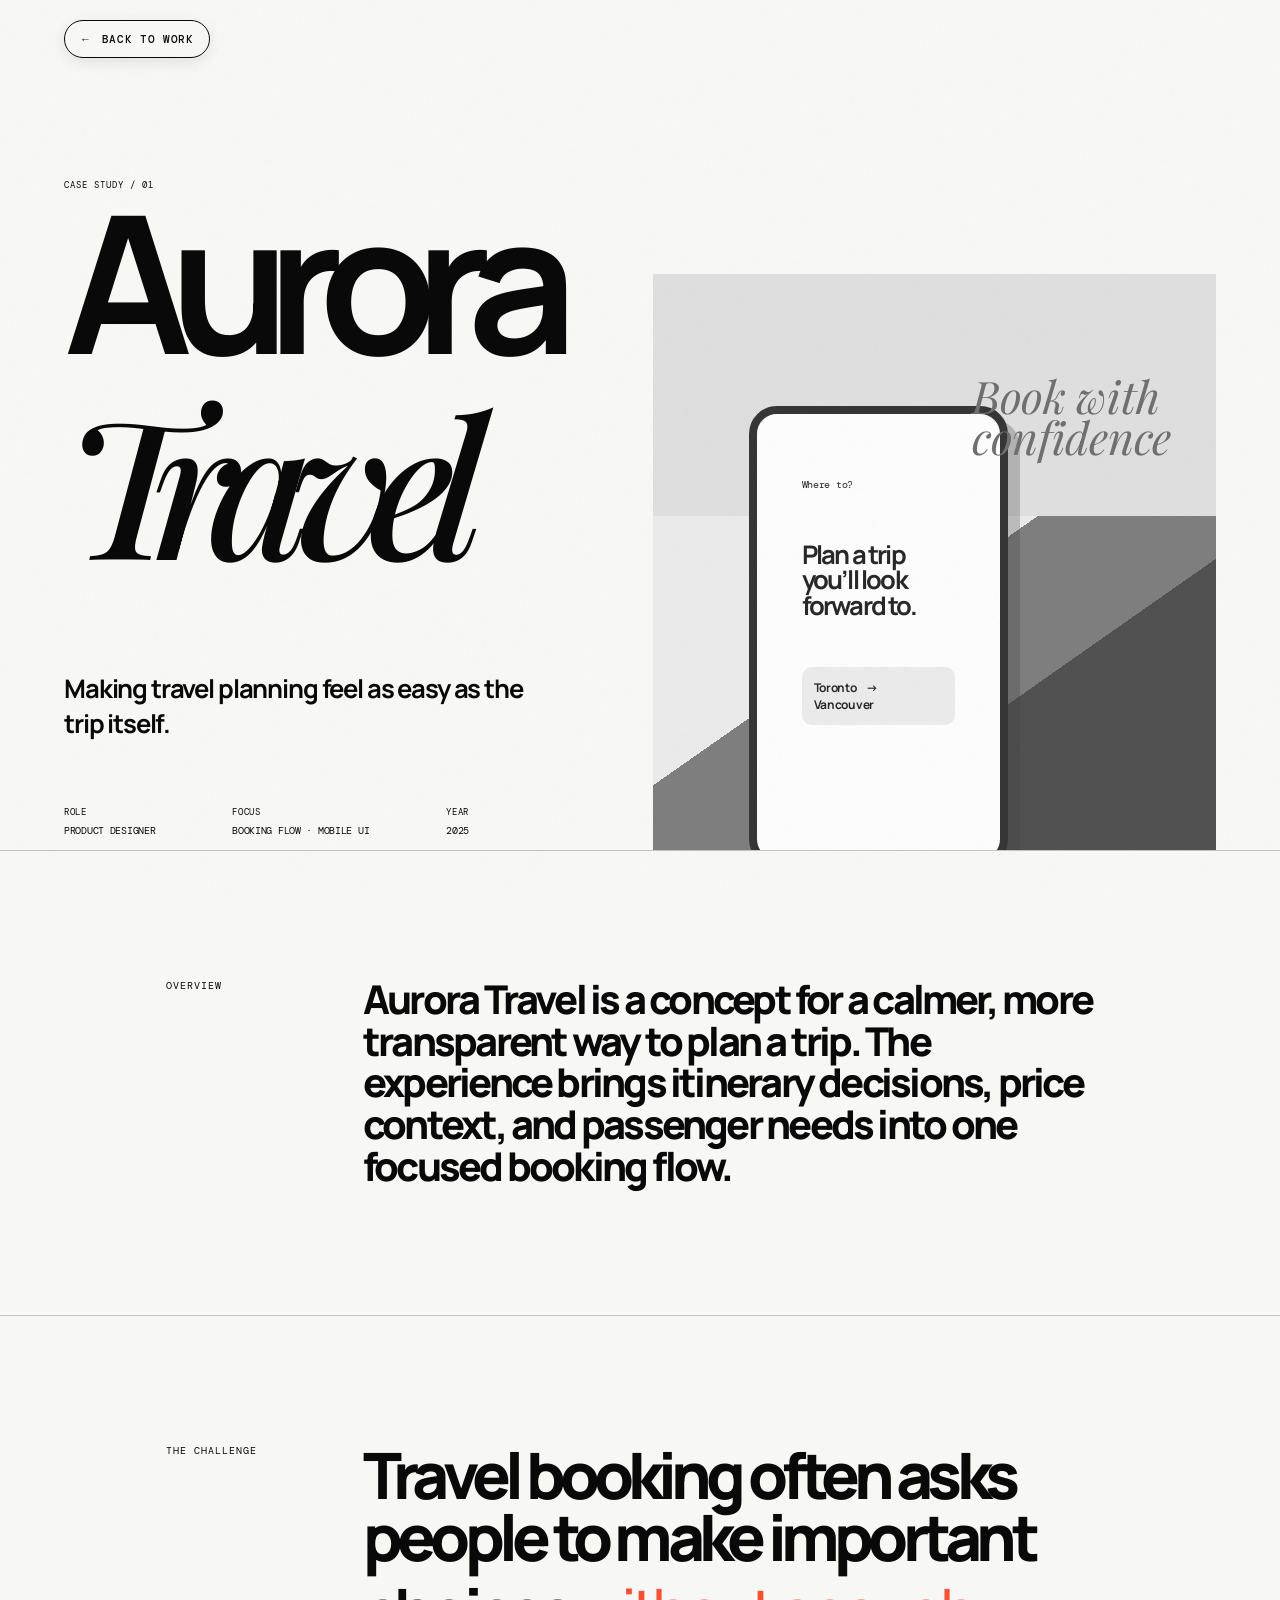
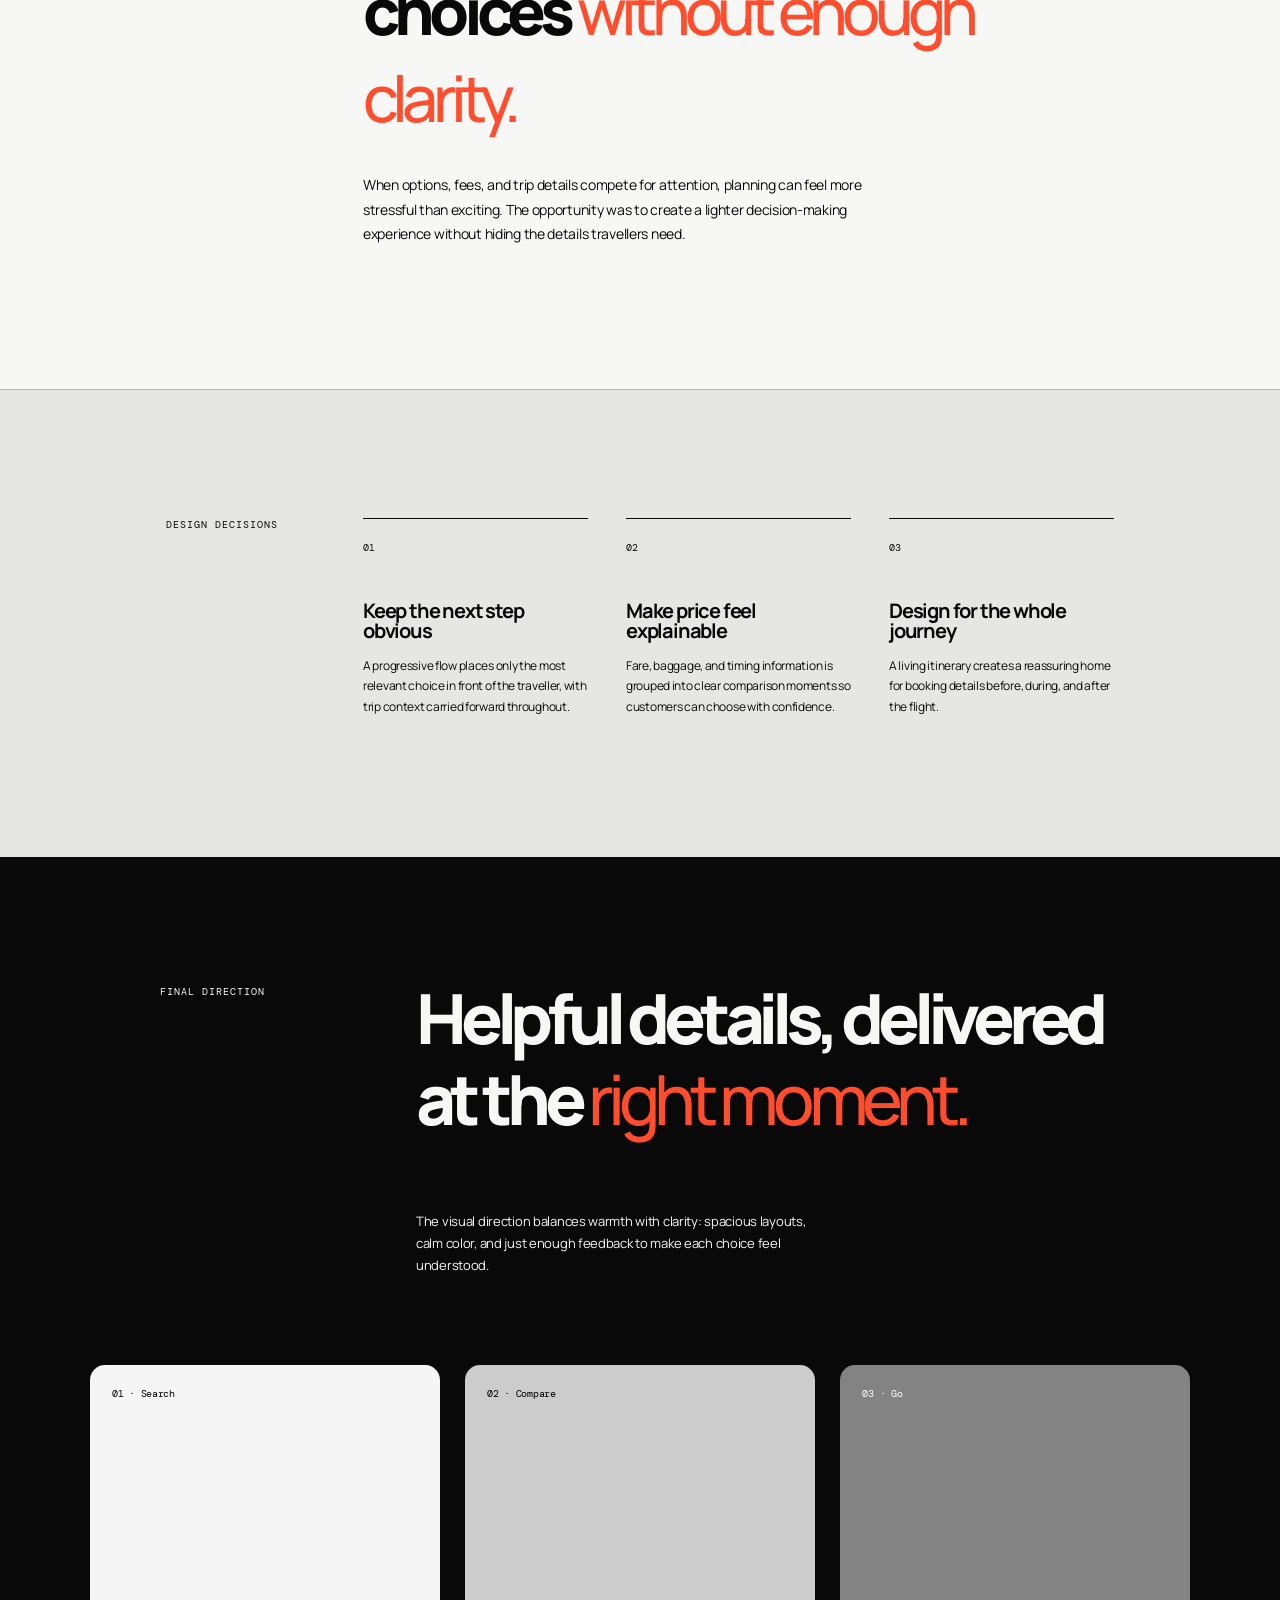
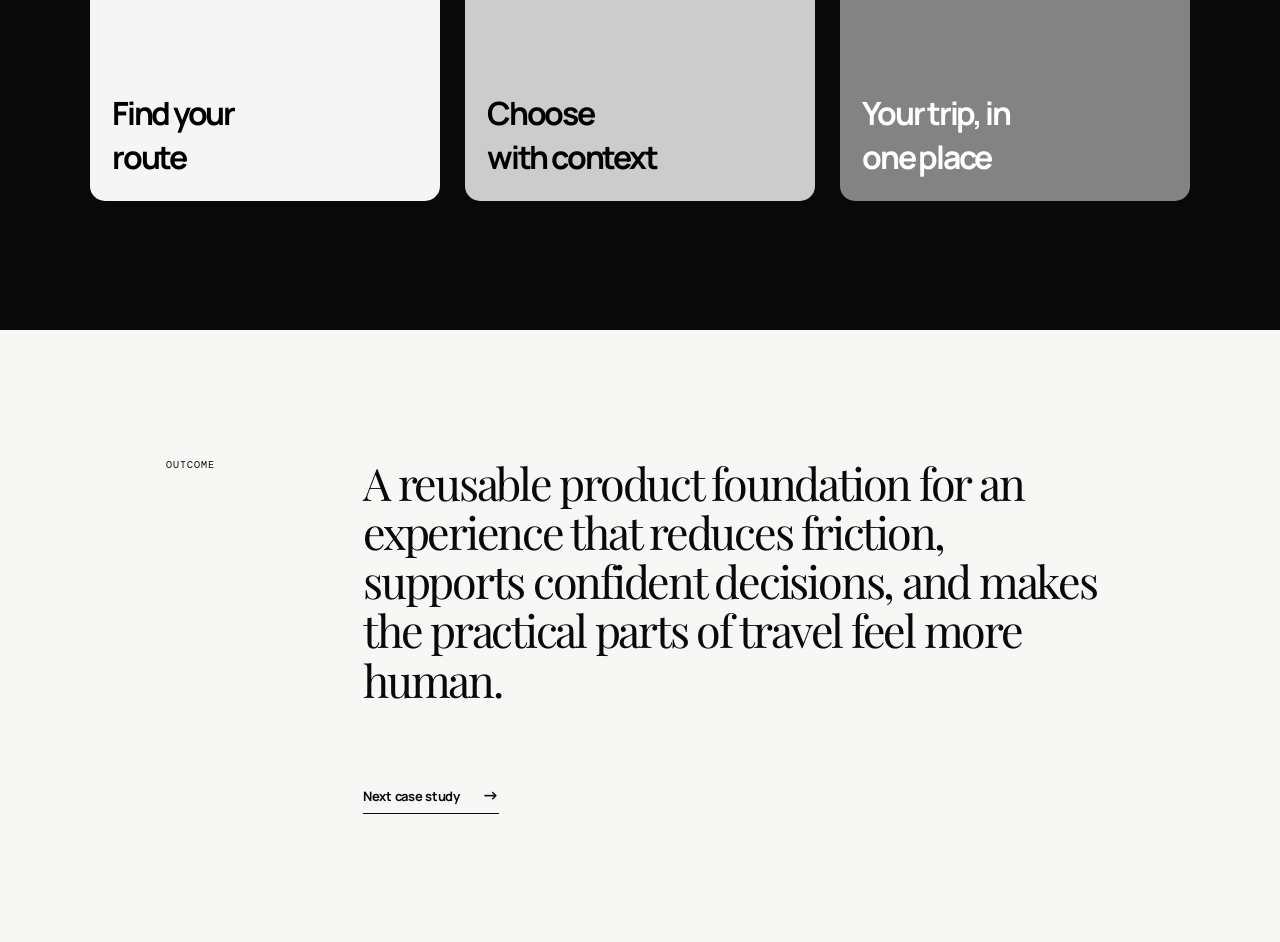
==== aurora-travel.html @ 6cb80c08 "initial commit" ====
<!doctype html>
<html lang="en"><head><meta charset="UTF-8" /><meta name="viewport" content="width=device-width, initial-scale=1.0" /><meta name="description" content="Aurora Travel product design case study by Haylie Wong." /><title>Aurora Travel — Haylie Wong</title><link rel="preconnect" href="https://fonts.googleapis.com" /><link rel="preconnect" href="https://fonts.gstatic.com" crossorigin /><link href="https://fonts.googleapis.com/css2?family=DM+Mono:wght@400;500&family=Manrope:wght@400;500;600;700;800&family=Playfair+Display:ital,wght@0,500;0,600;0,700;1,500&display=swap" rel="stylesheet" /><link rel="stylesheet" href="styles.css" /></head>
<body class="case-page aurora-case"><div class="grain" aria-hidden="true"></div><main><section class="case-hero"><button class="back-button" data-back-button>← <span>Back to work</span></button><div class="case-label">Case study / 01</div><h1>Aurora<br /><em>Travel</em></h1><p class="case-lede">Making travel planning feel as easy as the trip itself.</p><div class="case-details"><span><b>Role</b>Product Designer</span><span><b>Focus</b>Booking flow · Mobile UI</span><span><b>Year</b>2025</span></div><div class="case-visual aurora-case-visual"><div class="case-phone"><small>Where to?</small><h3>Plan a trip<br />you’ll look forward to.</h3><div>Toronto <b>→</b> Vancouver</div></div><p>Book with<br />confidence</p></div></section><section class="case-summary"><span>Overview</span><p>Aurora Travel is a concept for a calmer, more transparent way to plan a trip. The experience brings itinerary decisions, price context, and passenger needs into one focused booking flow.</p></section><section class="case-section two-column"><span>The challenge</span><div><h2>Travel booking often asks people to make important choices <em>without enough clarity.</em></h2><p>When options, fees, and trip details compete for attention, planning can feel more stressful than exciting. The opportunity was to create a lighter decision-making experience without hiding the details travellers need.</p></div></section><section class="case-section decisions"><span>Design decisions</span><div class="decision-list"><article><b>01</b><h3>Keep the next step obvious</h3><p>A progressive flow places only the most relevant choice in front of the traveller, with trip context carried forward throughout.</p></article><article><b>02</b><h3>Make price feel explainable</h3><p>Fare, baggage, and timing information is grouped into clear comparison moments so customers can choose with confidence.</p></article><article><b>03</b><h3>Design for the whole journey</h3><p>A living itinerary creates a reassuring home for booking details before, during, and after the flight.</p></article></div></section><section class="case-showcase"><div class="showcase-copy"><span>Final direction</span><h2>Helpful details, delivered at the <em>right moment.</em></h2><p>The visual direction balances warmth with clarity: spacious layouts, calm color, and just enough feedback to make each choice feel understood.</p></div><div class="travel-screens"><div><small>01 · Search</small><b>Find your route</b></div><div><small>02 · Compare</small><b>Choose with context</b></div><div><small>03 · Go</small><b>Your trip, in one place</b></div></div></section><section class="case-outcome"><span>Outcome</span><p>A reusable product foundation for an experience that reduces friction, supports confident decisions, and makes the practical parts of travel feel more human.</p><a href="signal-studio.html">Next case study <b>→</b></a></section></main><script src="script.js"></script></body></html>
---- styles.css ----
:root{--ink:#1c2632;--paper:#f4f0e8;--red:#e6533c;--yellow:#f4c84b;--line:rgba(28,38,50,.18)}*{box-sizing:border-box}html{scroll-behavior:smooth}body{margin:0;background:var(--paper);color:var(--ink);font-family:Manrope,Arial,sans-serif}.grain{position:fixed;inset:0;pointer-events:none;z-index:10;opacity:.16;background-image:url("data:image/svg+xml,%3Csvg viewBox='0 0 180 180' xmlns='http://www.w3.org/2000/svg'%3E%3Cfilter id='n'%3E%3CfeTurbulence type='fractalNoise' baseFrequency='.9' numOctaves='3' stitchTiles='stitch'/%3E%3C/filter%3E%3Crect width='100%25' height='100%25' filter='url(%23n)' opacity='.22'/%3E%3C/svg%3E")}.site-header{height:86px;display:flex;align-items:center;justify-content:space-between;padding:0 4.8vw;border-bottom:1px solid var(--line);position:relative;z-index:2}.wordmark{font-size:14px;font-weight:800;letter-spacing:.08em;color:inherit;text-decoration:none}.wordmark span{font-family:'Playfair Display';font-weight:500;font-style:italic;letter-spacing:0}.main-nav{display:flex;gap:32px;align-items:center}.main-nav a,.footer a{color:inherit;text-decoration:none;font-size:13px;font-weight:600}.main-nav .resume-link{margin-left:10px;padding:11px 16px;border:1px solid var(--ink);border-radius:50px}.resume-link span{margin-left:6px}.menu-toggle{display:none}.hero{padding:12.5vw 4.8vw 4.4vw;min-height:690px;position:relative;overflow:hidden}.eyebrow{font:500 10px 'DM Mono',monospace;text-transform:uppercase;letter-spacing:.11em}.hero-copy{max-width:1050px;margin:6.5vw 0 6vw}.hero h1{font-size:clamp(46px,7.25vw,111px);letter-spacing:-.075em;line-height:.98;margin:0;max-width:1060px;font-weight:700}.hero h1 em,.about-copy h2 em{font-family:'Playfair Display';font-style:italic;font-weight:500;letter-spacing:-.075em}.hero-copy p{font-size:17px;line-height:1.65;max-width:460px;margin:34px 0 0}.hero-footer{display:flex;justify-content:space-between;align-items:end}.hero-footer>p{font:500 10px 'DM Mono';text-transform:uppercase;letter-spacing:.08em;margin:0 4vw 12px 0}.circle-link{width:110px;height:110px;border:1px solid var(--ink);border-radius:50%;display:flex;flex-direction:column;justify-content:space-between;padding:18px;color:inherit;text-decoration:none;font-size:12px;line-height:1.25;transition:.3s}.circle-link b{font-size:21px;align-self:end;font-weight:400}.circle-link:hover{background:var(--ink);color:var(--paper);transform:rotate(10deg)}.hero-orbit{position:absolute;width:30vw;height:30vw;border:1px solid rgba(28,38,50,.3);border-radius:50%;right:-8vw;top:17%;z-index:-1}.hero-orbit:before,.hero-orbit:after{content:'';position:absolute;border-radius:50%}.hero-orbit:before{width:14px;height:14px;background:var(--red);left:9%;bottom:13%}.hero-orbit:after{width:7px;height:7px;background:var(--ink);right:12%;top:7%}.hero-orbit span{position:absolute;inset:12%;border:1px solid rgba(28,38,50,.2);border-radius:50%}.hero-orbit i{font:10px 'DM Mono';position:absolute;top:50%;left:-21px;font-style:normal}.intro-strip{border-top:1px solid var(--line);border-bottom:1px solid var(--line);padding:40px 4.8vw;display:flex;align-items:center;justify-content:space-between}.intro-strip p{font-family:'Playfair Display';font-size:clamp(20px,2.7vw,38px);margin:0;letter-spacing:-.04em;max-width:850px;line-height:1.16}.intro-strip strong{font-weight:500;color:var(--red)}.spark{font-size:35px;color:var(--red)}.work-section{padding:11vw 4.8vw}.section-heading{display:grid;grid-template-columns:16% 1fr 25%;align-items:start;margin-bottom:9vw}.section-heading span{font:10px 'DM Mono';letter-spacing:.1em}.section-heading h2{font-size:clamp(34px,4.8vw,70px);line-height:.9;letter-spacing:-.07em;margin:0}.section-heading p{font-size:13px;line-height:1.6;margin:0;max-width:220px}.projects{display:grid;grid-template-columns:repeat(2,1fr);gap:8vw 4.2vw}.project-luma{grid-column:2}.project-art{display:block;height:min(41vw,540px);position:relative;overflow:hidden;color:inherit;text-decoration:none}.project-meta{display:flex;justify-content:space-between;font:10px 'DM Mono';text-transform:uppercase;letter-spacing:.08em;margin:15px 0 18px}.project-title{display:grid;grid-template-columns:1.2fr 1.5fr auto;gap:18px;align-items:baseline;border-top:1px solid var(--ink);padding-top:13px}.project-title h3{font-size:25px;letter-spacing:-.06em;margin:0}.project-title p{font-size:12px;line-height:1.55;margin:0;max-width:250px}.project-title a{font-size:12px;color:inherit;text-decoration:none;white-space:nowrap}.project-title b{font-size:16px;margin-left:5px}.aurora-art{background:#dbe4e6}.aurora-art:before{content:'';position:absolute;width:100%;height:70%;left:0;bottom:0;background:linear-gradient(150deg,#eef2e9 5%,#7199a0 5.2%,#4e727b 48%,#bed4cf 48.2%,#dfe0cc 100%);clip-path:polygon(0 30%,100% 0,100% 100%,0 100%)}.aurora-phone{position:absolute;width:42%;height:84%;left:17%;bottom:-6%;border:8px solid #263643;border-radius:27px;background:#f7f9f3;z-index:1;padding:38px 12px 15px;box-shadow:14px 17px 25px #19323b55}.phone-top{position:absolute;top:11px;left:50%;transform:translateX(-50%);width:36%;height:5px;border-radius:9px;background:#263643}.screen-title{font-size:14px;font-weight:800}.route-card{margin-top:30px;background:#e3eeeb;border-radius:14px;padding:15px;display:flex;justify-content:space-between;align-items:center;font-size:17px;font-weight:800}.route-card i{width:25px;border-top:1px solid #4d6668}.date-chip{font-size:9px;margin:13px 0}.date-chip b{margin:0 8px}.flight-row{display:flex;justify-content:space-between;align-items:center;font-size:8px;margin-top:26px}.flight-row small{font-size:6px;color:#e6533c}.flight-row em{font-style:normal;color:#566}.aurora-ticket{position:absolute;bottom:13%;right:10%;background:#f1c94f;padding:20px;width:37%;transform:rotate(6deg);z-index:2;box-shadow:7px 8px #1c2632}.aurora-ticket small,.aurora-ticket span{display:block;font:7px 'DM Mono';margin-bottom:12px}.aurora-ticket b{font-size:13px;display:block;margin-bottom:9px}.aurora-ticket i{font-size:9px;font-style:normal}.art-label{position:absolute;right:8%;top:8%;font:110px 'Playfair Display';font-style:italic;color:#e6533c}.signal-art{background:#192c2c;color:#f3f1e9}.signal-grid{position:absolute;inset:0;background:linear-gradient(#ffffff12 1px,transparent 1px),linear-gradient(90deg,#ffffff12 1px,transparent 1px);background-size:44px 44px}.signal-title{position:absolute;top:9%;left:8%;font-size:clamp(26px,4vw,56px);font-weight:700;letter-spacing:-.07em;line-height:.82}.signal-title span{font-family:'Playfair Display';font-weight:500;font-style:italic;display:block}.signal-pulse{position:absolute;width:37%;aspect-ratio:1;border-radius:50%;border:1px solid #c2e9be;opacity:.8}.pulse-one{right:8%;top:11%}.pulse-two{right:16%;top:19%;border-color:#f7c644}.signal-window{position:absolute;left:12%;bottom:13%;width:60%;height:43%;background:#eceddf;color:#1b2829;padding:12px;box-shadow:13px 13px 0 #ee6650}.window-bar{display:flex;gap:4px}.window-bar i{width:5px;height:5px;border-radius:50%;background:#889}.chart{height:52%;display:flex;align-items:end;gap:7%;padding:18px 5px 0}.chart span{width:11%;background:#507979;border-radius:2px 2px 0 0}.chart span:nth-child(1){height:30%}.chart span:nth-child(2){height:55%}.chart span:nth-child(3){height:45%}.chart span:nth-child(4){height:84%;background:#e6533c}.chart span:nth-child(5){height:71%}.window-copy b{font-size:24px;letter-spacing:-.07em}.window-copy small{font-size:8px;margin-left:5px}.signal-sticker{position:absolute;right:7%;bottom:14%;padding:13px;background:#f6c64b;color:#192c2c;border-radius:50%;width:84px;height:84px;text-align:center;display:grid;place-items:center;font:9px 'DM Mono';transform:rotate(-13deg)}.luma-art{background:#f3b58d}.luma-sun{position:absolute;width:39%;aspect-ratio:1;border-radius:50%;background:#fae0a2;right:13%;top:12%}.luma-hill{position:absolute;bottom:-15%;border-radius:50% 50% 0 0}.hill-one{width:100%;height:59%;left:-26%;background:#314a45;transform:rotate(12deg)}.hill-two{width:90%;height:47%;right:-31%;background:#1c3736;transform:rotate(-14deg)}.luma-path{position:absolute;width:19%;height:76%;background:#d77d6c;clip-path:polygon(30% 0,68% 0,100% 100%,0 100%);bottom:-10%;left:42%;z-index:1}.luma-ui{position:absolute;z-index:3;left:8%;top:8%;background:#f8ead0;padding:14px;width:42%;box-shadow:5px 5px 0 #263c3b}.luma-ui span{font:8px 'DM Mono';display:block;margin-bottom:9px}.luma-ui b{font-size:12px;display:block;line-height:1.15}.luma-ui i{display:inline-block;background:#263c3b;color:#f8ead0;padding:5px 10px;font-style:normal;font-size:9px;margin-top:12px}.luma-logo{position:absolute;z-index:3;bottom:7%;right:7%;font:clamp(40px,6.5vw,85px) 'Playfair Display';letter-spacing:-.1em;color:#f8ead0}.about-section{background:#dfded3;padding:11vw 4.8vw;display:grid;grid-template-columns:18% 1.4fr 1fr;gap:5vw;position:relative}.about-stamp{font:10px 'DM Mono';letter-spacing:.12em;line-height:1.45}.about-stamp span{font-size:32px;color:var(--red);display:block;margin:12px}.about-copy h2{font-size:clamp(38px,5.1vw,73px);letter-spacing:-.075em;line-height:.93;margin:25px 0 34px}.about-copy p{font-size:14px;line-height:1.75;max-width:500px}.text-link{display:inline-block;border-bottom:1px solid var(--ink);padding-bottom:6px;margin-top:14px;color:inherit;text-decoration:none;font-size:13px;font-weight:700}.text-link b{margin-left:20px}.principles{margin-top:70px}.principles ul{padding:0;margin:25px 0 0;list-style:none}.principles li{border-top:1px solid var(--line);padding:14px 0;display:flex;gap:20px;font-size:13px}.principles b{font:10px 'DM Mono';font-weight:400}.process-section{background:var(--ink);color:var(--paper);padding:11vw 4.8vw}.section-heading.light{grid-template-columns:16% 1fr;margin-bottom:7vw}.process-grid{display:grid;grid-template-columns:repeat(3,1fr);border-top:1px solid #f4f0e855}.process-grid>div{padding:25px 8% 0 0;border-right:1px solid #f4f0e855;min-height:225px}.process-grid>div+div{padding-left:8%}.process-grid>div:last-child{border:0}.process-grid span{font:10px 'DM Mono';color:#f2c549}.process-grid h3{font-size:21px;letter-spacing:-.05em;margin:45px 0 14px}.process-grid p{font-size:12px;line-height:1.65;max-width:260px;color:#d3d4cf}.contact-section{padding:10vw 4.8vw 2vw;background:var(--red);color:#fff1df}.contact-top{display:flex;justify-content:space-between}.contact-top p{margin:0;font-size:12px}.contact-section h2{font-size:clamp(37px,6.8vw,100px);letter-spacing:-.08em;line-height:.98;margin:13vw 0}.contact-section h2 a{color:inherit;text-decoration:none;font-family:'Playfair Display';font-weight:500;font-style:italic}.contact-section h2 span{font-family:Manrope;font-style:normal;font-size:.5em;vertical-align:middle;margin-left:1vw}.footer{display:flex;justify-content:space-between;border-top:1px solid #fff1df77;padding-top:18px;font:10px 'DM Mono';text-transform:uppercase;letter-spacing:.05em}.footer div{display:flex;gap:22px}.footer a{font:10px 'DM Mono'}.reveal{opacity:0;transform:translateY(24px);transition:opacity .7s ease,transform .7s ease}.reveal.visible{opacity:1;transform:none}@media(max-width:760px){.site-header{height:69px;padding:0 6vw}.main-nav{position:absolute;top:69px;left:0;right:0;background:var(--paper);padding:22px 6vw 30px;display:none;flex-direction:column;align-items:flex-start;gap:18px;border-bottom:1px solid var(--line)}.main-nav.open{display:flex}.main-nav .resume-link{margin:5px 0 0}.menu-toggle{display:flex;width:32px;height:25px;border:0;background:transparent;flex-direction:column;justify-content:center;gap:6px;padding:0}.menu-toggle span{display:block;width:25px;height:1px;background:var(--ink);transition:.2s}.menu-toggle.active span:first-child{transform:translateY(3.5px) rotate(45deg)}.menu-toggle.active span:last-child{transform:translateY(-3.5px) rotate(-45deg)}.hero{padding:18vw 6vw 11vw;min-height:650px}.hero-copy{margin:17vw 0 15vw}.hero-copy p{font-size:14px;max-width:380px}.hero-footer>p{display:none}.hero-orbit{width:64vw;height:64vw;right:-23vw;top:14%}.intro-strip{padding:25px 6vw}.spark{font-size:25px}.work-section{padding:18vw 6vw}.section-heading{display:block;margin-bottom:13vw}.section-heading h2{margin:20px 0}.projects{display:block}.project{margin-bottom:18vw}.project-art{height:95vw}.project-title{grid-template-columns:1fr auto;gap:12px}.project-title p{grid-column:1/-1;grid-row:2}.project-title a{grid-column:2;grid-row:1}.about-section{padding:18vw 6vw;display:block}.about-stamp{margin-bottom:16vw}.about-copy h2{margin-top:20px}.principles{margin-top:16vw}.process-section{padding:18vw 6vw}.section-heading.light{display:block;margin-bottom:14vw}.process-grid{display:block}.process-grid>div,.process-grid>div+div{padding:23px 0;border-right:0;border-bottom:1px solid #f4f0e855;min-height:0}.process-grid h3{margin:25px 0 10px}.contact-section{padding:18vw 6vw 6vw}.contact-top{display:block}.contact-top p{margin-top:20px}.contact-section h2{margin:20vw 0}.footer{display:block;line-height:2}.footer div{gap:15px;margin:9px 0}.footer>span:last-child{display:none}.aurora-ticket{padding:14px}.art-label{font-size:80px}}
.resume-page{background:#f5f1e9}.resume-hero{display:grid;grid-template-columns:1fr 1fr;gap:6vw;padding:9vw 11vw 8vw;border-bottom:1px solid var(--line)}.resume-hero h1{font-size:clamp(70px,10vw,148px);line-height:.78;letter-spacing:-.1em;margin:35px 0 0}.resume-hero h1 em{font:italic 500 1em 'Playfair Display'}.resume-intro{align-self:end;padding-bottom:5px}.resume-intro p{font-size:18px;line-height:1.6;max-width:430px;margin:0 0 36px}.download-button{display:inline-flex;gap:50px;align-items:center;border:1px solid var(--ink);border-radius:50px;padding:15px 18px;color:inherit;text-decoration:none;font-size:12px;font-weight:700;transition:.25s}.download-button:hover{color:var(--paper);background:var(--ink)}.download-button b{font-size:18px;font-weight:400}.resume-block{display:grid;grid-template-columns:21% 1fr;gap:4vw;padding:6vw 11vw;border-bottom:1px solid var(--line)}.resume-summary p{font:clamp(22px,3vw,39px)/1.25 'Playfair Display';letter-spacing:-.04em;max-width:900px;margin:0}.resume-entries{display:grid;gap:55px}.resume-entries article{display:grid;grid-template-columns:170px 1fr;gap:20px}.entry-date{font:10px 'DM Mono';letter-spacing:.06em;padding-top:9px}.resume-entries h2{font-size:23px;letter-spacing:-.06em;margin:0 0 15px}.resume-entries h2 span{font:500 italic .82em 'Playfair Display'}.resume-entries p{font-size:13px;line-height:1.75;max-width:570px;margin:0}.resume-entries ul{margin:18px 0 0;padding:0;list-style:none;max-width:620px}.resume-entries li{font-size:12px;line-height:1.6;margin:7px 0;padding-left:14px;position:relative}.resume-entries li:before{content:'·';position:absolute;left:0;font-weight:800}.skills-block>div{display:grid;grid-template-columns:repeat(3,1fr);gap:25px}.skills-block p{margin:0;font-size:13px;line-height:1.8}.resume-contact{background:var(--ink);color:var(--paper);padding:6vw 11vw;display:grid;grid-template-columns:21% 1fr;gap:4vw;align-items:center}.resume-contact a{font:clamp(24px,3vw,42px) 'Playfair Display';font-style:italic;color:inherit;text-decoration:none;letter-spacing:-.05em}.resume-contact a b{font:normal .65em Manrope}.resume-contact>span:last-child{grid-column:2;font:10px 'DM Mono';letter-spacing:.06em;color:#cdd0ca}@media(max-width:760px){.resume-hero{display:block;padding:17vw 6vw}.resume-hero h1{margin-top:30px}.resume-intro{margin-top:15vw}.resume-intro p{font-size:15px}.resume-block{display:block;padding:15vw 6vw}.resume-block>.eyebrow{display:block;margin-bottom:10vw}.resume-entries article{display:block}.entry-date{margin-bottom:15px}.resume-entries h2{font-size:20px}.skills-block>div{display:block}.skills-block p{margin-bottom:20px}.resume-contact{display:block;padding:15vw 6vw}.resume-contact a{display:block;margin:30px 0}.resume-contact>span:last-child{display:block}}
.case-page{background:var(--paper)}.case-hero{padding:4vw 8vw 0;min-height:100vh;position:relative;overflow:hidden}.back-button{display:inline-flex;gap:10px;align-items:center;padding:0;border:0;background:transparent;color:inherit;font:500 11px 'DM Mono';text-transform:uppercase;letter-spacing:.06em;cursor:pointer}.back-button:hover{color:var(--red)}.case-label{font:10px 'DM Mono';text-transform:uppercase;letter-spacing:.11em;margin:13vw 0 2vw}.case-hero h1{font-size:clamp(78px,13.5vw,190px);line-height:.74;letter-spacing:-.11em;margin:0}.case-hero h1 em,.case-section h2 em,.showcase-copy h2 em{font:italic 500 1em 'Playfair Display'}.case-lede{font-size:clamp(17px,2vw,25px);line-height:1.35;max-width:480px;margin:5vw 0}.case-details{display:flex;gap:6vw;font-size:12px;position:relative;z-index:2}.case-details span{display:grid;gap:6px}.case-details b{font:10px 'DM Mono';text-transform:uppercase;letter-spacing:.08em;font-weight:400;color:#59616a}.case-visual{position:absolute;right:5vw;bottom:0;width:44vw;height:45vw;max-height:600px;overflow:hidden}.aurora-case-visual{background:#c8dbd8}.aurora-case-visual:after{content:'';position:absolute;inset:42% 0 0;background:linear-gradient(145deg,#e5e4c7 0 37%,#60868a 37% 60%,#355d60 60%)}.case-phone{position:absolute;z-index:1;background:#f4f3e9;color:#20313d;left:17%;bottom:-3%;width:46%;height:80%;padding:10% 8%;border:8px solid #293f49;border-radius:28px;box-shadow:12px 13px #29464b44}.case-phone small{font:10px 'DM Mono'}.case-phone h3{font-size:clamp(15px,2vw,26px);letter-spacing:-.07em;line-height:1;margin:32% 0}.case-phone div{padding:12px;background:#d6e6e0;border-radius:10px;font-size:12px;font-weight:700}.case-phone b{margin:0 8px}.aurora-case-visual>p{position:absolute;z-index:1;right:8%;top:10%;font:italic clamp(25px,3.5vw,48px)/.9 'Playfair Display';color:#e6533c}.case-summary{padding:10vw 18%;display:grid;grid-template-columns:20% 1fr;gap:5vw;border-top:1px solid var(--line)}.case-summary span,.case-section>span,.case-showcase span,.case-outcome>span{font:10px 'DM Mono';letter-spacing:.1em;text-transform:uppercase}.case-summary p{font:clamp(23px,3.1vw,43px)/1.2 'Playfair Display';letter-spacing:-.05em;margin:0}.case-section{padding:10vw 18%;display:grid;grid-template-columns:20% 1fr;gap:5vw;border-top:1px solid var(--line)}.case-section h2{font-size:clamp(36px,5vw,68px);line-height:.96;letter-spacing:-.08em;margin:0 0 32px;max-width:760px}.case-section>div>p{font-size:14px;line-height:1.75;max-width:540px}.decisions{background:#e1dfd5}.decision-list{display:grid;grid-template-columns:repeat(3,1fr);gap:3vw}.decision-list article{border-top:1px solid var(--ink);padding-top:15px}.decision-list b{font:10px 'DM Mono';font-weight:400}.decision-list h3{font-size:20px;letter-spacing:-.06em;line-height:1;margin:45px 0 15px}.decision-list p{font-size:12px;line-height:1.7}.case-showcase{padding:10vw 8vw;background:var(--ink);color:var(--paper)}.showcase-copy{display:grid;grid-template-columns:20% 1fr;gap:5vw;max-width:960px;margin:0 auto 7vw}.showcase-copy h2{font-size:clamp(38px,5.4vw,75px);line-height:.95;letter-spacing:-.08em;margin:0}.showcase-copy p{grid-column:2;font-size:13px;line-height:1.7;max-width:410px;margin:0}.travel-screens,.luma-frames{display:flex;gap:2vw;max-width:1100px;margin:auto}.travel-screens>div,.luma-frames>div{height:34vw;max-height:450px;flex:1;border-radius:15px;padding:22px;display:flex;flex-direction:column;justify-content:space-between}.travel-screens>div:nth-child(1){background:#e4efe8;color:var(--ink)}.travel-screens>div:nth-child(2){background:#efc64e;color:var(--ink)}.travel-screens>div:nth-child(3){background:#d96d5d}.travel-screens small,.luma-frames small{font:10px 'DM Mono'}.travel-screens b,.luma-frames b{font-size:clamp(18px,2.5vw,34px);letter-spacing:-.07em;max-width:170px}.case-outcome{padding:10vw 18%;display:grid;grid-template-columns:20% 1fr;gap:5vw;background:var(--red);color:#fff4e5}.case-outcome p{font:clamp(24px,3.5vw,48px)/1.1 'Playfair Display';letter-spacing:-.05em;max-width:750px;margin:0}.case-outcome a{grid-column:2;color:inherit;text-decoration:none;border-bottom:1px solid #fff4e5;padding:0 0 7px;width:max-content;font-size:13px;font-weight:700;margin-top:15px}.case-outcome a b{margin-left:20px;font-size:17px}.signal-case .case-hero{background:#1d3533;color:#f1efe4}.signal-case-visual{background:#e6efdf;color:#1d3533;right:8vw}.signal-case-visual:before{content:'';position:absolute;inset:0;background:linear-gradient(#17343116 1px,transparent 1px),linear-gradient(90deg,#17343116 1px,transparent 1px);background-size:38px 38px}.signal-case-visual>p{position:absolute;z-index:1;left:10%;top:10%;font:italic clamp(26px,3.5vw,46px)/.9 'Playfair Display';margin:0}.signal-case-panel{position:absolute;z-index:1;right:8%;bottom:10%;background:#173431;color:#edf0e5;width:58%;height:50%;padding:10%}.signal-case-panel small,.signal-case-panel span{display:block;font:10px 'DM Mono';letter-spacing:.06em}.signal-case-panel b{font-size:clamp(35px,5vw,65px);letter-spacing:-.1em;display:block;margin-top:20px}.signal-case-panel i{display:block;position:absolute;bottom:15%;left:11%;right:11%;height:6px;background:linear-gradient(90deg,#e6543d 62%,#e9c74d 62%);border-radius:5px}.signal-showcase{background:#193431}.signal-boards{display:grid;grid-template-columns:1fr 1fr;gap:2vw;max-width:850px;margin:auto}.signal-boards>div{height:280px;background:#e9e9dc;color:#1d3533;padding:25px;display:flex;flex-direction:column;gap:18px}.signal-boards small{font:10px 'DM Mono'}.signal-boards b{font-size:clamp(23px,3vw,40px);letter-spacing:-.08em;max-width:220px}.signal-boards i{height:6px;margin-top:auto;background:linear-gradient(90deg,#e6533c 55%,#e9c74d 55%)}.luma-case .case-hero{background:#efad86}.luma-case-visual{background:#253f3d}.luma-case-visual:before{content:'';position:absolute;width:72%;height:75%;right:-12%;bottom:-25%;border-radius:50% 50% 0 0;background:#396157;transform:rotate(-15deg)}.luma-case-visual:after{content:'';position:absolute;width:78%;height:55%;left:-20%;bottom:-20%;border-radius:50% 50% 0 0;background:#172f31;transform:rotate(14deg)}.luma-moon{position:absolute;right:18%;top:11%;width:35%;aspect-ratio:1;border-radius:50%;background:#fae3a8}.luma-case-visual p{position:absolute;z-index:2;bottom:11%;left:10%;font:italic clamp(25px,3.4vw,46px)/.9 'Playfair Display';color:#fae3a8;margin:0}.luma-case-visual span{position:absolute;z-index:2;top:12%;left:10%;font:10px 'DM Mono';color:#fae3a8}.luma-showcase{background:#253f3d}.luma-frames>div:nth-child(1){background:#efb08b;color:#233e3b}.luma-frames>div:nth-child(2){background:#f5dda0;color:#233e3b}.luma-frames>div:nth-child(3){background:#50786b;color:#f6ebd7}@media(max-width:760px){.case-hero{padding:9vw 6vw 0;min-height:720px}.case-label{margin:22vw 0 6vw}.case-hero h1{font-size:25vw}.case-lede{margin:10vw 0}.case-details{gap:20px;flex-wrap:wrap;font-size:11px}.case-visual{width:100%;height:75vw;right:0}.case-summary,.case-section,.case-outcome{display:block;padding:18vw 6vw}.case-summary span,.case-section>span,.case-showcase span,.case-outcome>span{display:block;margin-bottom:9vw}.case-section h2{font-size:11vw}.decision-list{display:block}.decision-list article{padding:20px 0}.decision-list h3{margin:24px 0 12px}.case-showcase{padding:18vw 6vw}.showcase-copy{display:block;margin-bottom:12vw}.showcase-copy h2{font-size:11vw;margin-bottom:24px}.showcase-copy p{font-size:13px}.travel-screens,.luma-frames{overflow:auto;padding-bottom:6px}.travel-screens>div,.luma-frames>div{min-width:67vw;height:95vw}.signal-boards{display:block}.signal-boards>div+div{margin-top:15px}.case-outcome p{font-size:8vw}.case-outcome a{display:inline-block;margin-top:45px}}
.site-header{position:sticky;top:0;z-index:20;background:var(--paper)}.case-hero{overflow:visible}.case-page .back-button{position:fixed;top:20px;left:5vw;z-index:30;padding:11px 15px;border:1px solid currentColor;border-radius:999px;background:var(--paper);box-shadow:0 4px 14px #1c26321a}.signal-case .back-button{background:#1d3533}.resume-contact .linkedin-link{display:block;font:600 12px Manrope;letter-spacing:0;margin-top:16px}@media(max-width:760px){.case-page .back-button{top:14px;left:5vw}}
.reference-refresh{display:none}:root{--ink:#090909;--paper:#f7f7f5;--red:#ff4d2e;--line:rgba(9,9,9,.22)}body{letter-spacing:-.018em}.grain{opacity:.045}.site-header{height:72px;padding:0 3.2vw;background:var(--paper);border-color:var(--ink)}.wordmark{font-size:12px;letter-spacing:.04em}.main-nav{gap:26px}.main-nav a,.footer a{font:700 10px 'DM Mono';text-transform:uppercase;letter-spacing:.06em}.main-nav .resume-link{border-radius:4px;padding:9px 13px;margin-left:8px}.hero{padding:11vw 3.2vw 3.5vw;min-height:760px}.hero-copy{max-width:1280px;margin:8vw 0 5vw}.hero h1{font-size:clamp(58px,9.4vw,150px);line-height:.84;letter-spacing:-.09em;max-width:1250px}.hero h1 em,.about-copy h2 em{font-family:Manrope,Arial,sans-serif;font-style:normal;font-weight:800;letter-spacing:inherit;color:var(--red)}.hero-copy p{font-size:15px;line-height:1.5;max-width:360px;margin-top:38px}.hero-orbit{display:none}.circle-link{width:auto;height:auto;border:0;border-radius:0;padding:0;font:700 11px 'DM Mono';text-transform:uppercase;letter-spacing:.07em;display:inline-flex;flex-direction:row;gap:16px;align-items:center}.circle-link:before{content:'↓';font-size:21px;font-family:Manrope;font-weight:400}.circle-link b{display:none}.circle-link:hover{background:transparent;color:var(--red);transform:none}.hero-footer>p{font-size:9px}.intro-strip{padding:24px 3.2vw;border-color:var(--ink)}.intro-strip p{font:500 clamp(17px,2vw,29px)/1.1 Manrope;letter-spacing:-.06em;max-width:780px}.intro-strip strong{color:var(--red);font-weight:800}.work-section{padding:10vw 3.2vw}.section-heading{grid-template-columns:10% 1fr 20%;margin-bottom:7vw}.section-heading h2{font-size:clamp(40px,6.5vw,96px);letter-spacing:-.09em}.section-heading p{font:12px/1.45 'DM Mono';text-transform:uppercase}.projects{display:block}.project{margin-bottom:11vw}.project-signal{width:76%;margin-left:auto}.project-luma{width:88%}.project-art{height:min(56vw,780px);border:1px solid var(--ink)}.project-art:after{content:'';position:absolute;inset:0;background:linear-gradient(135deg,transparent 65%,#fff2 65%);pointer-events:none}.project-meta{font-size:9px;margin:12px 0}.project-title{grid-template-columns:1fr minmax(200px,28%) auto;border-color:var(--ink);padding-top:10px}.project-title h3{font-size:clamp(28px,3vw,48px);letter-spacing:-.085em}.project-title p,.project-title a{font:10px/1.45 'DM Mono';text-transform:uppercase;letter-spacing:.02em}.about-section{background:var(--ink);color:var(--paper);grid-template-columns:12% 1.5fr 1fr;padding:10vw 10%;gap:7vw}.about-stamp span{color:var(--red)}.about-copy h2{font-size:clamp(45px,6.2vw,92px);line-height:.86}.about-copy p{font-size:14px}.text-link{border-color:var(--paper)}.principles li{border-color:#ffffff44}.process-section{background:var(--paper);color:var(--ink);border-bottom:1px solid var(--ink)}.process-grid{border-color:var(--ink)}.process-grid>div{border-color:var(--ink)}.process-grid span{color:var(--red)}.process-grid p{color:#333}.contact-section{background:var(--paper);color:var(--ink);padding:10vw 3.2vw 2vw}.contact-section h2{font-size:clamp(46px,8.5vw,130px);letter-spacing:-.1em}.contact-section h2 a{font-family:Manrope;font-style:normal;font-weight:800;color:var(--red)}.footer{border-color:var(--ink)}.case-hero{padding:3vw 5vw 0;min-height:850px}.case-label{margin:11vw 0 1.5vw;font-size:9px}.case-hero h1{font-size:clamp(85px,15vw,230px);letter-spacing:-.12em}.case-lede{font-size:clamp(17px,2vw,28px);font-weight:700;letter-spacing:-.045em}.case-details{font:10px 'DM Mono';text-transform:uppercase}.case-details b{font-size:9px;color:inherit}.case-visual,.travel-screens>div,.luma-frames>div,.signal-boards>div{filter:grayscale(1) contrast(1.08)}.case-summary,.case-section{padding:10vw 13%;grid-template-columns:14% 1fr}.case-summary p{font-family:Manrope;font-weight:800;letter-spacing:-.07em;line-height:1.05}.case-section h2{font-family:Manrope;font-weight:800;letter-spacing:-.09em}.case-section h2 em,.showcase-copy h2 em{font-family:Manrope;font-style:normal;color:var(--red)}.decisions{background:#e6e6e3}.decision-list article{border-color:var(--ink)}.case-showcase{background:var(--ink);padding:10vw 5vw}.showcase-copy h2{font-family:Manrope;font-weight:800;letter-spacing:-.09em}.case-outcome{background:var(--paper);color:var(--ink);border-top:1px solid var(--ink);padding:10vw 13%;grid-template-columns:14% 1fr}.case-outcome a{border-color:var(--ink)}.signal-case .case-hero{background:var(--ink);color:var(--paper)}.signal-case .back-button{background:var(--ink)}.luma-case .case-hero{background:#e2e2de}.resume-page{background:var(--paper)}.resume-hero{padding:10vw 9%;border-color:var(--ink)}.resume-hero h1{font-family:Manrope;font-weight:800;letter-spacing:-.12em}.resume-hero h1 em{font-family:Manrope;font-style:normal;color:var(--red)}.resume-intro p{font-size:17px;font-weight:700;letter-spacing:-.04em}.download-button{border-radius:3px;font:700 11px 'DM Mono';text-transform:uppercase;letter-spacing:.05em}.resume-block{padding:7vw 9%;border-color:var(--ink)}.resume-summary p{font-family:Manrope;font-weight:800;letter-spacing:-.065em;line-height:1.08}.resume-contact{background:var(--ink);padding:7vw 9%}.resume-contact a{font-family:Manrope;font-weight:800;font-style:normal;letter-spacing:-.06em}.resume-contact .linkedin-link{font-family:'DM Mono';text-transform:uppercase;letter-spacing:.05em}@media(max-width:760px){.site-header{height:62px;padding:0 5vw}.main-nav{top:62px}.hero{padding:22vw 5vw 12vw;min-height:650px}.hero-copy{margin:19vw 0 13vw}.hero h1{font-size:16.5vw}.work-section{padding:18vw 5vw}.section-heading{display:block;margin-bottom:13vw}.project,.project-signal,.project-luma{width:100%;margin-left:0;margin-bottom:20vw}.project-art{height:108vw}.project-title{grid-template-columns:1fr auto}.project-title p{display:none}.about-section{padding:18vw 5vw}.process-section{padding:18vw 5vw}.contact-section{padding:18vw 5vw 6vw}.case-hero{padding:7vw 5vw 0}.case-label{margin-top:24vw}.case-hero h1{font-size:25vw}.case-summary,.case-section,.case-outcome{padding:18vw 5vw}.case-showcase{padding:18vw 5vw}.resume-hero,.resume-block{padding-left:5vw;padding-right:5vw}.resume-contact{padding-left:5vw;padding-right:5vw}}
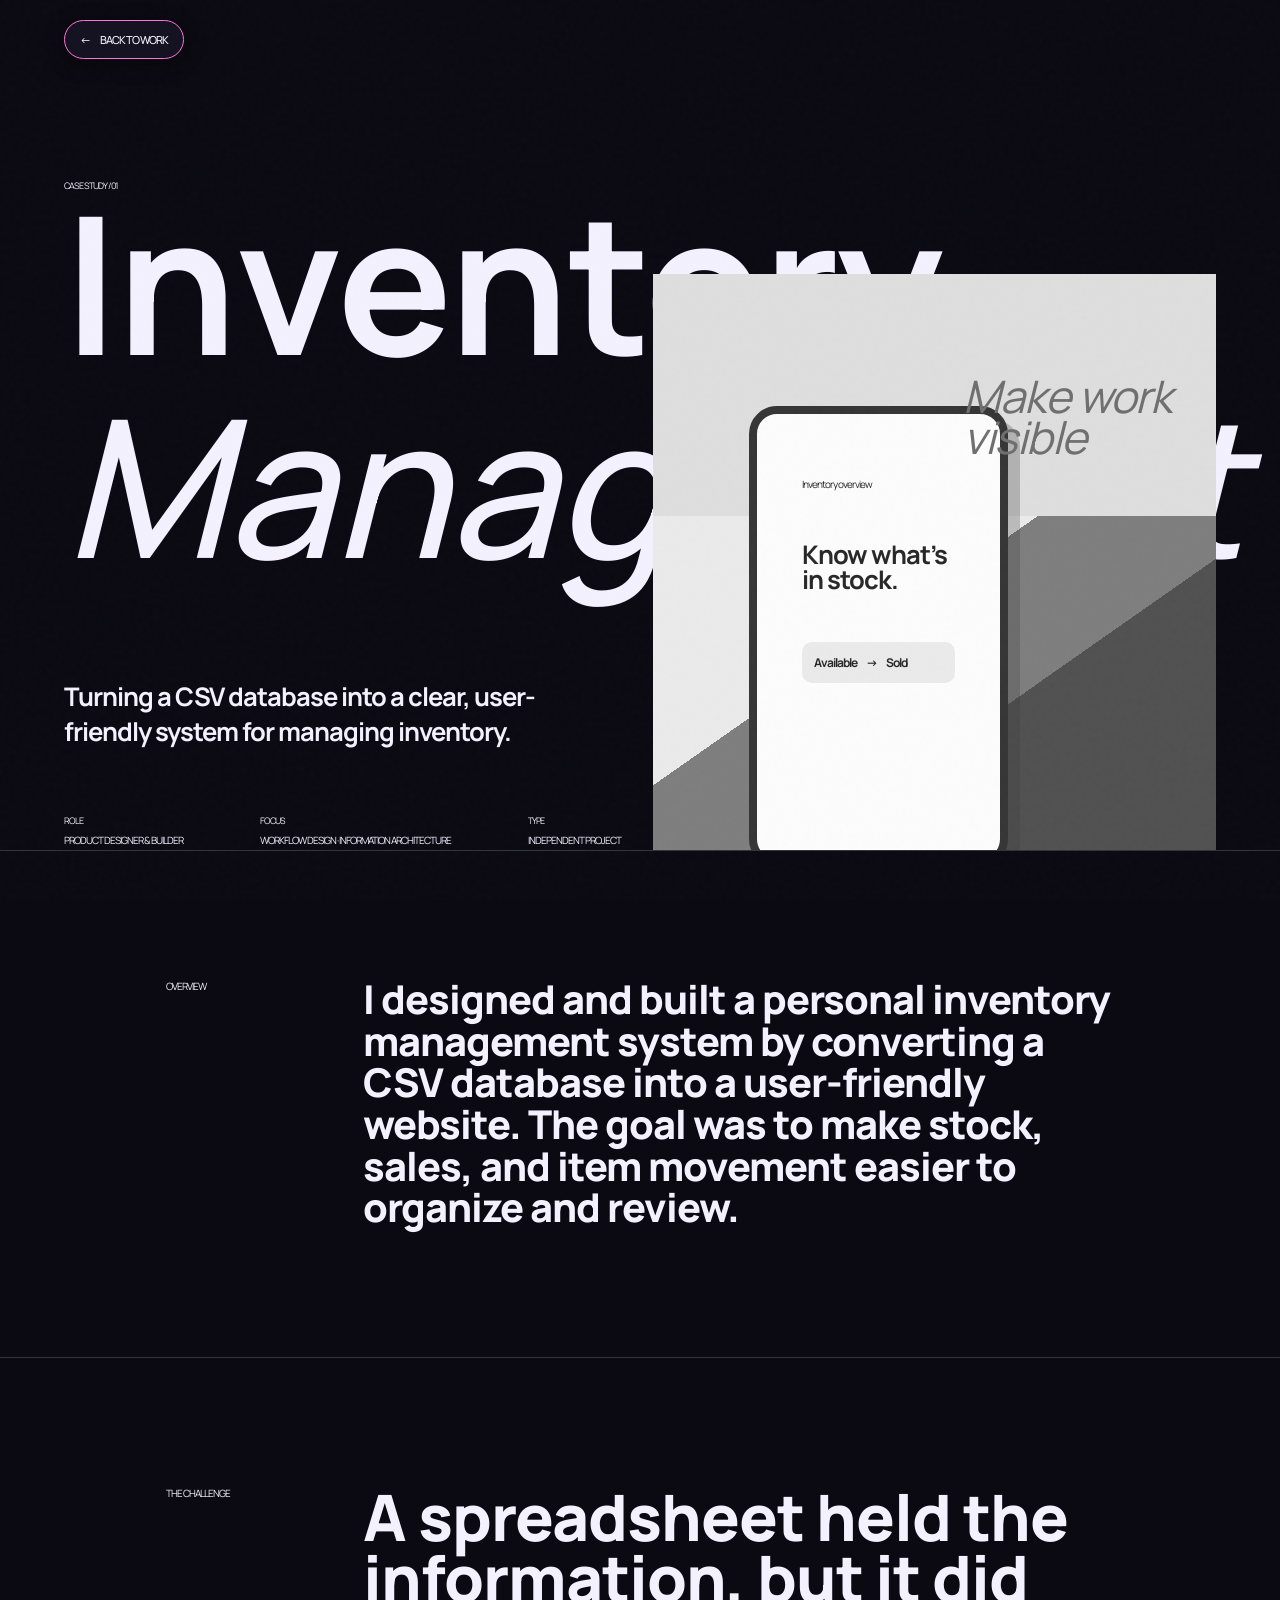
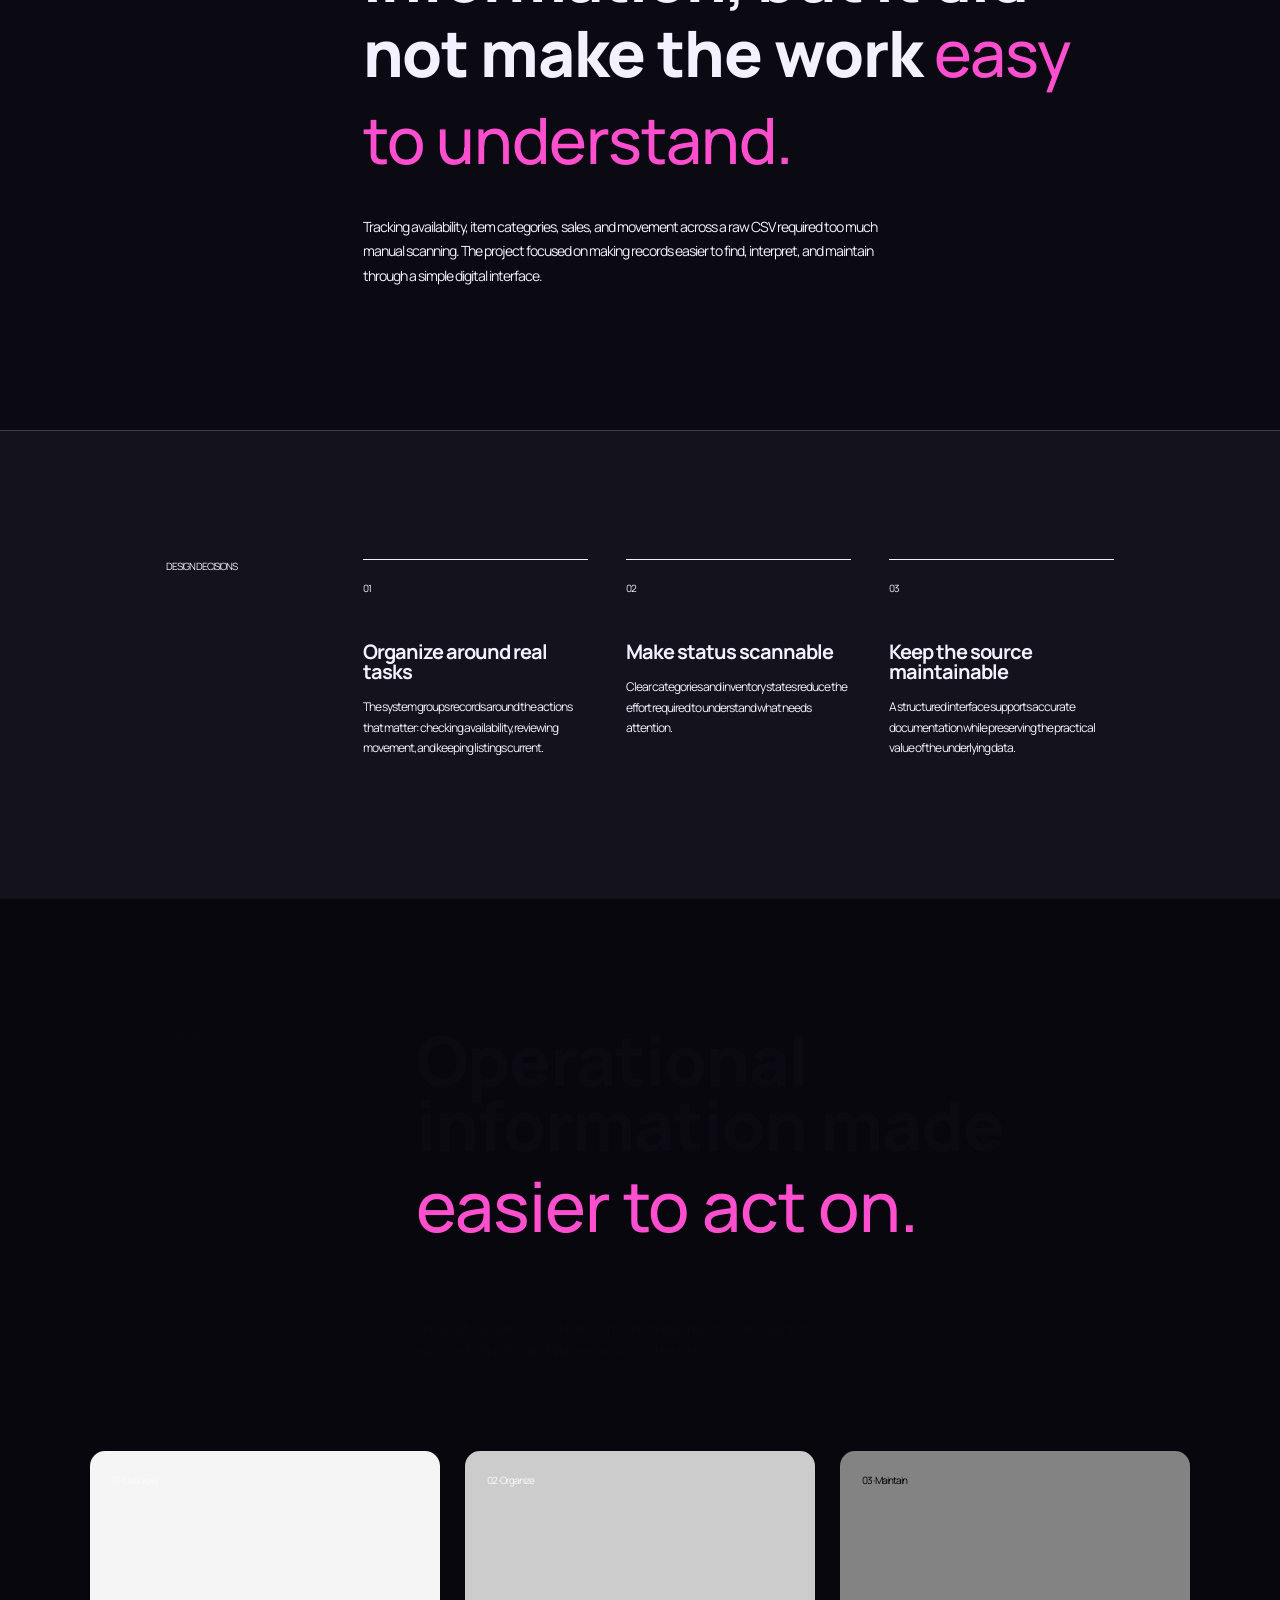
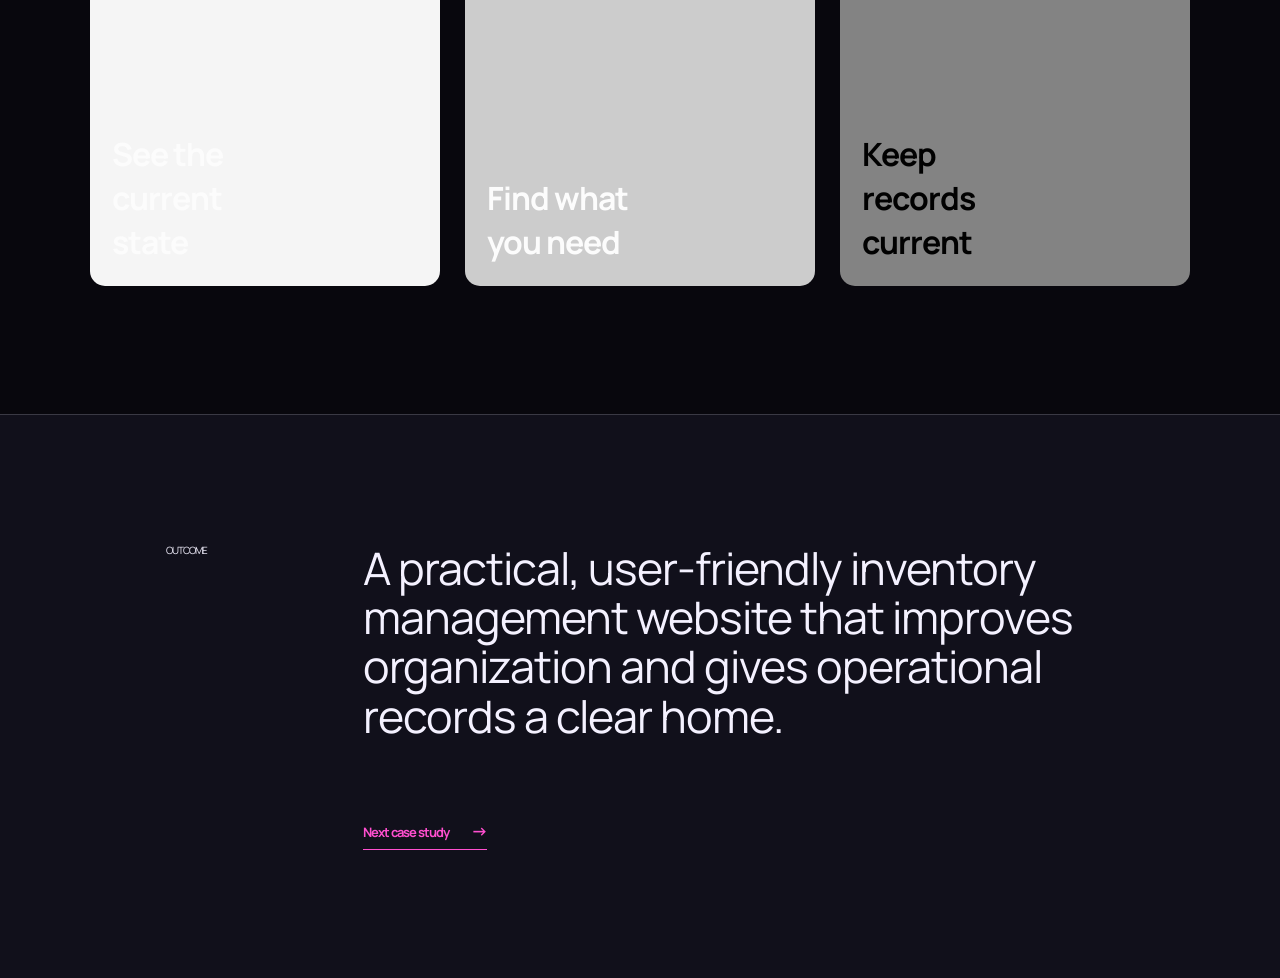
==== commit 6bc4cda9: "trying new stuff" ====
--- a/aurora-travel.html
+++ b/aurora-travel.html
@@ -1,3 +1 @@
-<!doctype html>
-<html lang="en"><head><meta charset="UTF-8" /><meta name="viewport" content="width=device-width, initial-scale=1.0" /><meta name="description" content="Aurora Travel product design case study by Haylie Wong." /><title>Aurora Travel — Haylie Wong</title><link rel="preconnect" href="https://fonts.googleapis.com" /><link rel="preconnect" href="https://fonts.gstatic.com" crossorigin /><link href="https://fonts.googleapis.com/css2?family=DM+Mono:wght@400;500&family=Manrope:wght@400;500;600;700;800&family=Playfair+Display:ital,wght@0,500;0,600;0,700;1,500&display=swap" rel="stylesheet" /><link rel="stylesheet" href="styles.css" /></head>
-<body class="case-page aurora-case"><div class="grain" aria-hidden="true"></div><main><section class="case-hero"><button class="back-button" data-back-button>← <span>Back to work</span></button><div class="case-label">Case study / 01</div><h1>Aurora<br /><em>Travel</em></h1><p class="case-lede">Making travel planning feel as easy as the trip itself.</p><div class="case-details"><span><b>Role</b>Product Designer</span><span><b>Focus</b>Booking flow · Mobile UI</span><span><b>Year</b>2025</span></div><div class="case-visual aurora-case-visual"><div class="case-phone"><small>Where to?</small><h3>Plan a trip<br />you’ll look forward to.</h3><div>Toronto <b>→</b> Vancouver</div></div><p>Book with<br />confidence</p></div></section><section class="case-summary"><span>Overview</span><p>Aurora Travel is a concept for a calmer, more transparent way to plan a trip. The experience brings itinerary decisions, price context, and passenger needs into one focused booking flow.</p></section><section class="case-section two-column"><span>The challenge</span><div><h2>Travel booking often asks people to make important choices <em>without enough clarity.</em></h2><p>When options, fees, and trip details compete for attention, planning can feel more stressful than exciting. The opportunity was to create a lighter decision-making experience without hiding the details travellers need.</p></div></section><section class="case-section decisions"><span>Design decisions</span><div class="decision-list"><article><b>01</b><h3>Keep the next step obvious</h3><p>A progressive flow places only the most relevant choice in front of the traveller, with trip context carried forward throughout.</p></article><article><b>02</b><h3>Make price feel explainable</h3><p>Fare, baggage, and timing information is grouped into clear comparison moments so customers can choose with confidence.</p></article><article><b>03</b><h3>Design for the whole journey</h3><p>A living itinerary creates a reassuring home for booking details before, during, and after the flight.</p></article></div></section><section class="case-showcase"><div class="showcase-copy"><span>Final direction</span><h2>Helpful details, delivered at the <em>right moment.</em></h2><p>The visual direction balances warmth with clarity: spacious layouts, calm color, and just enough feedback to make each choice feel understood.</p></div><div class="travel-screens"><div><small>01 · Search</small><b>Find your route</b></div><div><small>02 · Compare</small><b>Choose with context</b></div><div><small>03 · Go</small><b>Your trip, in one place</b></div></div></section><section class="case-outcome"><span>Outcome</span><p>A reusable product foundation for an experience that reduces friction, supports confident decisions, and makes the practical parts of travel feel more human.</p><a href="signal-studio.html">Next case study <b>→</b></a></section></main><script src="script.js"></script></body></html>
+<!doctype html><html lang="en"><head><meta charset="UTF-8" /><meta name="viewport" content="width=device-width, initial-scale=1.0" /><meta name="description" content="Inventory management system case study by Haylie Wong." /><title>Inventory Management System — Haylie Wong</title><link rel="preconnect" href="https://fonts.googleapis.com" /><link rel="preconnect" href="https://fonts.gstatic.com" crossorigin /><link href="https://fonts.googleapis.com/css2?family=DM+Mono:wght@400;500&family=Manrope:wght@400;500;600;700;800&family=Playfair+Display:ital,wght@0,500;0,600;0,700;1,500&display=swap" rel="stylesheet" /><link rel="stylesheet" href="styles.css" /></head><body class="case-page aurora-case"><div class="grain" aria-hidden="true"></div><main><section class="case-hero"><button class="back-button" data-back-button>← <span>Back to work</span></button><div class="case-label">Case study / 01</div><h1>Inventory<br /><em>Management</em></h1><p class="case-lede">Turning a CSV database into a clear, user-friendly system for managing inventory.</p><div class="case-details"><span><b>Role</b>Product Designer & Builder</span><span><b>Focus</b>Workflow design · Information architecture</span><span><b>Type</b>Independent project</span></div><div class="case-visual aurora-case-visual"><div class="case-phone"><small>Inventory overview</small><h3>Know what’s in stock.</h3><div>Available <b>→</b> Sold</div></div><p>Make work<br />visible</p></div></section><section class="case-summary"><span>Overview</span><p>I designed and built a personal inventory management system by converting a CSV database into a user-friendly website. The goal was to make stock, sales, and item movement easier to organize and review.</p></section><section class="case-section two-column"><span>The challenge</span><div><h2>A spreadsheet held the information, but it did not make the work <em>easy to understand.</em></h2><p>Tracking availability, item categories, sales, and movement across a raw CSV required too much manual scanning. The project focused on making records easier to find, interpret, and maintain through a simple digital interface.</p></div></section><section class="case-section decisions"><span>Design decisions</span><div class="decision-list"><article><b>01</b><h3>Organize around real tasks</h3><p>The system groups records around the actions that matter: checking availability, reviewing movement, and keeping listings current.</p></article><article><b>02</b><h3>Make status scannable</h3><p>Clear categories and inventory states reduce the effort required to understand what needs attention.</p></article><article><b>03</b><h3>Keep the source maintainable</h3><p>A structured interface supports accurate documentation while preserving the practical value of the underlying data.</p></article></div></section><section class="case-showcase"><div class="showcase-copy"><span>Final direction</span><h2>Operational information made <em>easier to act on.</em></h2><p>The result translates a raw database into an intuitive inventory interface that supports listing, storage, fulfillment, and record keeping.</p></div><div class="travel-screens"><div><small>01 · Overview</small><b>See the current state</b></div><div><small>02 · Organize</small><b>Find what you need</b></div><div><small>03 · Maintain</small><b>Keep records current</b></div></div></section><section class="case-outcome"><span>Outcome</span><p>A practical, user-friendly inventory management website that improves organization and gives operational records a clear home.</p><a href="signal-studio.html">Next case study <b>→</b></a></section></main><script src="script.js"></script></body></html>
--- a/styles.css
+++ b/styles.css
@@ -3,3 +3,16 @@
 .case-page{background:var(--paper)}.case-hero{padding:4vw 8vw 0;min-height:100vh;position:relative;overflow:hidden}.back-button{display:inline-flex;gap:10px;align-items:center;padding:0;border:0;background:transparent;color:inherit;font:500 11px 'DM Mono';text-transform:uppercase;letter-spacing:.06em;cursor:pointer}.back-button:hover{color:var(--red)}.case-label{font:10px 'DM Mono';text-transform:uppercase;letter-spacing:.11em;margin:13vw 0 2vw}.case-hero h1{font-size:clamp(78px,13.5vw,190px);line-height:.74;letter-spacing:-.11em;margin:0}.case-hero h1 em,.case-section h2 em,.showcase-copy h2 em{font:italic 500 1em 'Playfair Display'}.case-lede{font-size:clamp(17px,2vw,25px);line-height:1.35;max-width:480px;margin:5vw 0}.case-details{display:flex;gap:6vw;font-size:12px;position:relative;z-index:2}.case-details span{display:grid;gap:6px}.case-details b{font:10px 'DM Mono';text-transform:uppercase;letter-spacing:.08em;font-weight:400;color:#59616a}.case-visual{position:absolute;right:5vw;bottom:0;width:44vw;height:45vw;max-height:600px;overflow:hidden}.aurora-case-visual{background:#c8dbd8}.aurora-case-visual:after{content:'';position:absolute;inset:42% 0 0;background:linear-gradient(145deg,#e5e4c7 0 37%,#60868a 37% 60%,#355d60 60%)}.case-phone{position:absolute;z-index:1;background:#f4f3e9;color:#20313d;left:17%;bottom:-3%;width:46%;height:80%;padding:10% 8%;border:8px solid #293f49;border-radius:28px;box-shadow:12px 13px #29464b44}.case-phone small{font:10px 'DM Mono'}.case-phone h3{font-size:clamp(15px,2vw,26px);letter-spacing:-.07em;line-height:1;margin:32% 0}.case-phone div{padding:12px;background:#d6e6e0;border-radius:10px;font-size:12px;font-weight:700}.case-phone b{margin:0 8px}.aurora-case-visual>p{position:absolute;z-index:1;right:8%;top:10%;font:italic clamp(25px,3.5vw,48px)/.9 'Playfair Display';color:#e6533c}.case-summary{padding:10vw 18%;display:grid;grid-template-columns:20% 1fr;gap:5vw;border-top:1px solid var(--line)}.case-summary span,.case-section>span,.case-showcase span,.case-outcome>span{font:10px 'DM Mono';letter-spacing:.1em;text-transform:uppercase}.case-summary p{font:clamp(23px,3.1vw,43px)/1.2 'Playfair Display';letter-spacing:-.05em;margin:0}.case-section{padding:10vw 18%;display:grid;grid-template-columns:20% 1fr;gap:5vw;border-top:1px solid var(--line)}.case-section h2{font-size:clamp(36px,5vw,68px);line-height:.96;letter-spacing:-.08em;margin:0 0 32px;max-width:760px}.case-section>div>p{font-size:14px;line-height:1.75;max-width:540px}.decisions{background:#e1dfd5}.decision-list{display:grid;grid-template-columns:repeat(3,1fr);gap:3vw}.decision-list article{border-top:1px solid var(--ink);padding-top:15px}.decision-list b{font:10px 'DM Mono';font-weight:400}.decision-list h3{font-size:20px;letter-spacing:-.06em;line-height:1;margin:45px 0 15px}.decision-list p{font-size:12px;line-height:1.7}.case-showcase{padding:10vw 8vw;background:var(--ink);color:var(--paper)}.showcase-copy{display:grid;grid-template-columns:20% 1fr;gap:5vw;max-width:960px;margin:0 auto 7vw}.showcase-copy h2{font-size:clamp(38px,5.4vw,75px);line-height:.95;letter-spacing:-.08em;margin:0}.showcase-copy p{grid-column:2;font-size:13px;line-height:1.7;max-width:410px;margin:0}.travel-screens,.luma-frames{display:flex;gap:2vw;max-width:1100px;margin:auto}.travel-screens>div,.luma-frames>div{height:34vw;max-height:450px;flex:1;border-radius:15px;padding:22px;display:flex;flex-direction:column;justify-content:space-between}.travel-screens>div:nth-child(1){background:#e4efe8;color:var(--ink)}.travel-screens>div:nth-child(2){background:#efc64e;color:var(--ink)}.travel-screens>div:nth-child(3){background:#d96d5d}.travel-screens small,.luma-frames small{font:10px 'DM Mono'}.travel-screens b,.luma-frames b{font-size:clamp(18px,2.5vw,34px);letter-spacing:-.07em;max-width:170px}.case-outcome{padding:10vw 18%;display:grid;grid-template-columns:20% 1fr;gap:5vw;background:var(--red);color:#fff4e5}.case-outcome p{font:clamp(24px,3.5vw,48px)/1.1 'Playfair Display';letter-spacing:-.05em;max-width:750px;margin:0}.case-outcome a{grid-column:2;color:inherit;text-decoration:none;border-bottom:1px solid #fff4e5;padding:0 0 7px;width:max-content;font-size:13px;font-weight:700;margin-top:15px}.case-outcome a b{margin-left:20px;font-size:17px}.signal-case .case-hero{background:#1d3533;color:#f1efe4}.signal-case-visual{background:#e6efdf;color:#1d3533;right:8vw}.signal-case-visual:before{content:'';position:absolute;inset:0;background:linear-gradient(#17343116 1px,transparent 1px),linear-gradient(90deg,#17343116 1px,transparent 1px);background-size:38px 38px}.signal-case-visual>p{position:absolute;z-index:1;left:10%;top:10%;font:italic clamp(26px,3.5vw,46px)/.9 'Playfair Display';margin:0}.signal-case-panel{position:absolute;z-index:1;right:8%;bottom:10%;background:#173431;color:#edf0e5;width:58%;height:50%;padding:10%}.signal-case-panel small,.signal-case-panel span{display:block;font:10px 'DM Mono';letter-spacing:.06em}.signal-case-panel b{font-size:clamp(35px,5vw,65px);letter-spacing:-.1em;display:block;margin-top:20px}.signal-case-panel i{display:block;position:absolute;bottom:15%;left:11%;right:11%;height:6px;background:linear-gradient(90deg,#e6543d 62%,#e9c74d 62%);border-radius:5px}.signal-showcase{background:#193431}.signal-boards{display:grid;grid-template-columns:1fr 1fr;gap:2vw;max-width:850px;margin:auto}.signal-boards>div{height:280px;background:#e9e9dc;color:#1d3533;padding:25px;display:flex;flex-direction:column;gap:18px}.signal-boards small{font:10px 'DM Mono'}.signal-boards b{font-size:clamp(23px,3vw,40px);letter-spacing:-.08em;max-width:220px}.signal-boards i{height:6px;margin-top:auto;background:linear-gradient(90deg,#e6533c 55%,#e9c74d 55%)}.luma-case .case-hero{background:#efad86}.luma-case-visual{background:#253f3d}.luma-case-visual:before{content:'';position:absolute;width:72%;height:75%;right:-12%;bottom:-25%;border-radius:50% 50% 0 0;background:#396157;transform:rotate(-15deg)}.luma-case-visual:after{content:'';position:absolute;width:78%;height:55%;left:-20%;bottom:-20%;border-radius:50% 50% 0 0;background:#172f31;transform:rotate(14deg)}.luma-moon{position:absolute;right:18%;top:11%;width:35%;aspect-ratio:1;border-radius:50%;background:#fae3a8}.luma-case-visual p{position:absolute;z-index:2;bottom:11%;left:10%;font:italic clamp(25px,3.4vw,46px)/.9 'Playfair Display';color:#fae3a8;margin:0}.luma-case-visual span{position:absolute;z-index:2;top:12%;left:10%;font:10px 'DM Mono';color:#fae3a8}.luma-showcase{background:#253f3d}.luma-frames>div:nth-child(1){background:#efb08b;color:#233e3b}.luma-frames>div:nth-child(2){background:#f5dda0;color:#233e3b}.luma-frames>div:nth-child(3){background:#50786b;color:#f6ebd7}@media(max-width:760px){.case-hero{padding:9vw 6vw 0;min-height:720px}.case-label{margin:22vw 0 6vw}.case-hero h1{font-size:25vw}.case-lede{margin:10vw 0}.case-details{gap:20px;flex-wrap:wrap;font-size:11px}.case-visual{width:100%;height:75vw;right:0}.case-summary,.case-section,.case-outcome{display:block;padding:18vw 6vw}.case-summary span,.case-section>span,.case-showcase span,.case-outcome>span{display:block;margin-bottom:9vw}.case-section h2{font-size:11vw}.decision-list{display:block}.decision-list article{padding:20px 0}.decision-list h3{margin:24px 0 12px}.case-showcase{padding:18vw 6vw}.showcase-copy{display:block;margin-bottom:12vw}.showcase-copy h2{font-size:11vw;margin-bottom:24px}.showcase-copy p{font-size:13px}.travel-screens,.luma-frames{overflow:auto;padding-bottom:6px}.travel-screens>div,.luma-frames>div{min-width:67vw;height:95vw}.signal-boards{display:block}.signal-boards>div+div{margin-top:15px}.case-outcome p{font-size:8vw}.case-outcome a{display:inline-block;margin-top:45px}}
 .site-header{position:sticky;top:0;z-index:20;background:var(--paper)}.case-hero{overflow:visible}.case-page .back-button{position:fixed;top:20px;left:5vw;z-index:30;padding:11px 15px;border:1px solid currentColor;border-radius:999px;background:var(--paper);box-shadow:0 4px 14px #1c26321a}.signal-case .back-button{background:#1d3533}.resume-contact .linkedin-link{display:block;font:600 12px Manrope;letter-spacing:0;margin-top:16px}@media(max-width:760px){.case-page .back-button{top:14px;left:5vw}}
 .reference-refresh{display:none}:root{--ink:#090909;--paper:#f7f7f5;--red:#ff4d2e;--line:rgba(9,9,9,.22)}body{letter-spacing:-.018em}.grain{opacity:.045}.site-header{height:72px;padding:0 3.2vw;background:var(--paper);border-color:var(--ink)}.wordmark{font-size:12px;letter-spacing:.04em}.main-nav{gap:26px}.main-nav a,.footer a{font:700 10px 'DM Mono';text-transform:uppercase;letter-spacing:.06em}.main-nav .resume-link{border-radius:4px;padding:9px 13px;margin-left:8px}.hero{padding:11vw 3.2vw 3.5vw;min-height:760px}.hero-copy{max-width:1280px;margin:8vw 0 5vw}.hero h1{font-size:clamp(58px,9.4vw,150px);line-height:.84;letter-spacing:-.09em;max-width:1250px}.hero h1 em,.about-copy h2 em{font-family:Manrope,Arial,sans-serif;font-style:normal;font-weight:800;letter-spacing:inherit;color:var(--red)}.hero-copy p{font-size:15px;line-height:1.5;max-width:360px;margin-top:38px}.hero-orbit{display:none}.circle-link{width:auto;height:auto;border:0;border-radius:0;padding:0;font:700 11px 'DM Mono';text-transform:uppercase;letter-spacing:.07em;display:inline-flex;flex-direction:row;gap:16px;align-items:center}.circle-link:before{content:'↓';font-size:21px;font-family:Manrope;font-weight:400}.circle-link b{display:none}.circle-link:hover{background:transparent;color:var(--red);transform:none}.hero-footer>p{font-size:9px}.intro-strip{padding:24px 3.2vw;border-color:var(--ink)}.intro-strip p{font:500 clamp(17px,2vw,29px)/1.1 Manrope;letter-spacing:-.06em;max-width:780px}.intro-strip strong{color:var(--red);font-weight:800}.work-section{padding:10vw 3.2vw}.section-heading{grid-template-columns:10% 1fr 20%;margin-bottom:7vw}.section-heading h2{font-size:clamp(40px,6.5vw,96px);letter-spacing:-.09em}.section-heading p{font:12px/1.45 'DM Mono';text-transform:uppercase}.projects{display:block}.project{margin-bottom:11vw}.project-signal{width:76%;margin-left:auto}.project-luma{width:88%}.project-art{height:min(56vw,780px);border:1px solid var(--ink)}.project-art:after{content:'';position:absolute;inset:0;background:linear-gradient(135deg,transparent 65%,#fff2 65%);pointer-events:none}.project-meta{font-size:9px;margin:12px 0}.project-title{grid-template-columns:1fr minmax(200px,28%) auto;border-color:var(--ink);padding-top:10px}.project-title h3{font-size:clamp(28px,3vw,48px);letter-spacing:-.085em}.project-title p,.project-title a{font:10px/1.45 'DM Mono';text-transform:uppercase;letter-spacing:.02em}.about-section{background:var(--ink);color:var(--paper);grid-template-columns:12% 1.5fr 1fr;padding:10vw 10%;gap:7vw}.about-stamp span{color:var(--red)}.about-copy h2{font-size:clamp(45px,6.2vw,92px);line-height:.86}.about-copy p{font-size:14px}.text-link{border-color:var(--paper)}.principles li{border-color:#ffffff44}.process-section{background:var(--paper);color:var(--ink);border-bottom:1px solid var(--ink)}.process-grid{border-color:var(--ink)}.process-grid>div{border-color:var(--ink)}.process-grid span{color:var(--red)}.process-grid p{color:#333}.contact-section{background:var(--paper);color:var(--ink);padding:10vw 3.2vw 2vw}.contact-section h2{font-size:clamp(46px,8.5vw,130px);letter-spacing:-.1em}.contact-section h2 a{font-family:Manrope;font-style:normal;font-weight:800;color:var(--red)}.footer{border-color:var(--ink)}.case-hero{padding:3vw 5vw 0;min-height:850px}.case-label{margin:11vw 0 1.5vw;font-size:9px}.case-hero h1{font-size:clamp(85px,15vw,230px);letter-spacing:-.12em}.case-lede{font-size:clamp(17px,2vw,28px);font-weight:700;letter-spacing:-.045em}.case-details{font:10px 'DM Mono';text-transform:uppercase}.case-details b{font-size:9px;color:inherit}.case-visual,.travel-screens>div,.luma-frames>div,.signal-boards>div{filter:grayscale(1) contrast(1.08)}.case-summary,.case-section{padding:10vw 13%;grid-template-columns:14% 1fr}.case-summary p{font-family:Manrope;font-weight:800;letter-spacing:-.07em;line-height:1.05}.case-section h2{font-family:Manrope;font-weight:800;letter-spacing:-.09em}.case-section h2 em,.showcase-copy h2 em{font-family:Manrope;font-style:normal;color:var(--red)}.decisions{background:#e6e6e3}.decision-list article{border-color:var(--ink)}.case-showcase{background:var(--ink);padding:10vw 5vw}.showcase-copy h2{font-family:Manrope;font-weight:800;letter-spacing:-.09em}.case-outcome{background:var(--paper);color:var(--ink);border-top:1px solid var(--ink);padding:10vw 13%;grid-template-columns:14% 1fr}.case-outcome a{border-color:var(--ink)}.signal-case .case-hero{background:var(--ink);color:var(--paper)}.signal-case .back-button{background:var(--ink)}.luma-case .case-hero{background:#e2e2de}.resume-page{background:var(--paper)}.resume-hero{padding:10vw 9%;border-color:var(--ink)}.resume-hero h1{font-family:Manrope;font-weight:800;letter-spacing:-.12em}.resume-hero h1 em{font-family:Manrope;font-style:normal;color:var(--red)}.resume-intro p{font-size:17px;font-weight:700;letter-spacing:-.04em}.download-button{border-radius:3px;font:700 11px 'DM Mono';text-transform:uppercase;letter-spacing:.05em}.resume-block{padding:7vw 9%;border-color:var(--ink)}.resume-summary p{font-family:Manrope;font-weight:800;letter-spacing:-.065em;line-height:1.08}.resume-contact{background:var(--ink);padding:7vw 9%}.resume-contact a{font-family:Manrope;font-weight:800;font-style:normal;letter-spacing:-.06em}.resume-contact .linkedin-link{font-family:'DM Mono';text-transform:uppercase;letter-spacing:.05em}@media(max-width:760px){.site-header{height:62px;padding:0 5vw}.main-nav{top:62px}.hero{padding:22vw 5vw 12vw;min-height:650px}.hero-copy{margin:19vw 0 13vw}.hero h1{font-size:16.5vw}.work-section{padding:18vw 5vw}.section-heading{display:block;margin-bottom:13vw}.project,.project-signal,.project-luma{width:100%;margin-left:0;margin-bottom:20vw}.project-art{height:108vw}.project-title{grid-template-columns:1fr auto}.project-title p{display:none}.about-section{padding:18vw 5vw}.process-section{padding:18vw 5vw}.contact-section{padding:18vw 5vw 6vw}.case-hero{padding:7vw 5vw 0}.case-label{margin-top:24vw}.case-hero h1{font-size:25vw}.case-summary,.case-section,.case-outcome{padding:18vw 5vw}.case-showcase{padding:18vw 5vw}.resume-hero,.resume-block{padding-left:5vw;padding-right:5vw}.resume-contact{padding-left:5vw;padding-right:5vw}}
+.page-progress{position:absolute;right:0;bottom:-3px;left:0;height:3px;background:#0909091c;overflow:hidden}.page-progress span{display:block;width:0;height:100%;background:var(--red);transition:width .1s linear}
+.site-header,.site-header *,.hero,.hero *,.intro-strip,.intro-strip *,.work-section,.work-section *,.about-section,.about-section *,.process-section,.process-section *,.contact-section,.contact-section *,.resume-page,.resume-page *,.case-page,.case-page *{letter-spacing:-1px!important}
+*,*::before,*::after{letter-spacing:2px !important}
+/* Dark, neon-purple portfolio theme */
+:root{--paper:#0b0a12;--ink:#f4f1ff;--red:#ae6cff;--yellow:#d3a3ff;--line:rgba(244,241,255,.18)}body{background:var(--paper);color:var(--ink)}.grain{opacity:.08}.site-header,.main-nav{background:#0b0a12}.site-header{border-color:var(--line);box-shadow:0 8px 30px #0000002e}.main-nav .resume-link,.download-button{border-color:#b574ff;background:#161222;color:var(--ink)}.main-nav .resume-link:hover,.download-button:hover{background:var(--red);border-color:var(--red);color:#0b0a12}.hero h1 em,.about-copy h2 em,.case-section h2 em,.showcase-copy h2 em,.contact-section h2 a,.resume-hero h1 em{color:var(--red)}.intro-strip,.project-title,.footer{border-color:var(--line)}.intro-strip strong{color:var(--red)}.project-art{border-color:#8a4ee5;box-shadow:0 18px 45px #00000055}.project-art:after{background:linear-gradient(135deg,transparent 62%,#ae6cff20 62%)}.project-meta,.project-title p,.project-title a{color:#d7d0e9}.about-section{background:#11101b;color:var(--ink)}.about-section .eyebrow,.about-copy p,.principles li,.about-section .text-link{color:#e8e1f7}.about-section .text-link{border-color:#e8e1f7}.principles li{border-color:#ffffff1e}.process-section{background:#0b0a12;color:var(--ink);border-color:var(--line)}.process-grid,.process-grid>div{border-color:var(--line)}.process-grid span{color:var(--red)}.process-grid p{color:#c7c1d4}.contact-section{background:#11101b;color:var(--ink)}.contact-section h2 a{color:var(--red)}.footer{border-color:var(--line)}.page-progress{background:#ffffff20}.page-progress span{background:var(--red);box-shadow:0 0 12px var(--red)}.case-page,.resume-page{background:#0b0a12}.case-hero{background:#0b0a12!important;color:var(--ink)!important}.case-summary,.case-section{border-color:var(--line)}.decisions{background:#14121d}.case-showcase{background:#08070d}.case-outcome{background:#11101b;color:var(--ink);border-color:var(--line)}.case-outcome a{border-color:var(--red);color:var(--red)}.case-page .back-button{background:#151222;color:var(--ink);border-color:#9f60f2;box-shadow:0 4px 20px #00000077}.signal-case .back-button{background:#151222}.signal-case-visual,.signal-boards>div{background:#211a35;color:var(--ink)}.signal-case-panel{background:#0d0b15;color:var(--ink)}.signal-case-panel i,.signal-boards i{background:var(--red)}.luma-case-visual{background:#171226}.luma-case-visual:before{background:#412e63}.luma-case-visual:after{background:#1a1429}.luma-moon{background:#c797ff}.luma-case-visual p,.luma-case-visual span{color:#e8d8ff}.resume-hero,.resume-block{border-color:var(--line)}.resume-summary p{color:var(--ink)}.resume-contact{background:#151222}.resume-contact>span:last-child{color:#c5b9dc}.skills-block p{color:#ded7ec}@media(max-width:760px){.main-nav{background:#0b0a12;border-color:var(--line)}}
+:root{--red:#ff4fcf;--yellow:#ff9ce8}.main-nav .resume-link,.download-button{border-color:#ff72db}.project-art{border-color:#ff5ed5}.case-page .back-button{border-color:#ff72db}.luma-moon{background:#ff9ce8}.luma-case-visual:before{background:#6b2a61}.luma-case-visual:after{background:#2b102c}
+.ambient-background{position:relative;isolation:isolate;overflow:hidden}.ambient-background::before,.ambient-background::after{content:'';position:absolute;z-index:0;pointer-events:none;inset:-18%;opacity:.38;filter:blur(40px) saturate(125%);will-change:transform}.ambient-background::before{background:radial-gradient(circle at 18% 30%,#ff4fcf6b 0 5%,transparent 28%),radial-gradient(circle at 78% 65%,#7828ff58 0 8%,transparent 32%),radial-gradient(circle at 55% 15%,#ff9ce82f 0 4%,transparent 22%);animation:ambient-drift-one 25s ease-in-out infinite alternate}.ambient-background::after{background:radial-gradient(circle at 74% 27%,#ff4fcf43 0 4%,transparent 25%),radial-gradient(circle at 30% 78%,#4e2fcb45 0 7%,transparent 30%),radial-gradient(circle at 88% 85%,#ff9ce829 0 3%,transparent 18%);animation:ambient-drift-two 31s ease-in-out infinite alternate}.ambient-background>*{position:relative;z-index:1}@keyframes ambient-drift-one{0%{transform:translate3d(-2%,-1%,0) scale(1)}50%{transform:translate3d(4%,3%,0) scale(1.08)}100%{transform:translate3d(-1%,6%,0) scale(1.02)}}@keyframes ambient-drift-two{0%{transform:translate3d(4%,2%,0) scale(1.04)}50%{transform:translate3d(-5%,-2%,0) scale(1.1)}100%{transform:translate3d(2%,-5%,0) scale(1)}}@media(prefers-reduced-motion:reduce){.ambient-background::before,.ambient-background::after{animation:none}}
+.ambient-background{background-image:radial-gradient(circle at 16% 18%,#ff4fcf16 0,transparent 30%),radial-gradient(circle at 84% 70%,#8b43ff14 0,transparent 34%);background-size:145% 145%,130% 130%;animation:ambient-field-shift 8s ease-in-out infinite alternate}.ambient-background::before,.ambient-background::after{opacity:.58}.ambient-background::before{animation-duration:1s}.ambient-background::after{animation-duration:4s}@keyframes ambient-field-shift{0%{background-position:0% 0%,100% 100%}50%{background-position:42% 28%,55% 35%}100%{background-position:100% 72%,0% 0%}}@media(prefers-reduced-motion:reduce){.ambient-background{animation:none}}
+.ambient-background{background-color:#05050a;background-image:radial-gradient(circle at 50% 50%,#ff4fcf09,transparent 70%);background-size:160% 160%;background-position:var(--caustic-one-x,20%) var(--caustic-one-y,30%)}.ambient-background::before,.ambient-background::after{opacity:.18;filter:blur(22px) brightness(.65) contrast(145%) saturate(110%);mix-blend-mode:screen}.ambient-background::before{inset:-20%;background-image:url("data:image/svg+xml,%3Csvg viewBox='0 0 240 240' xmlns='http://www.w3.org/2000/svg'%3E%3Cfilter id='noise'%3E%3CfeTurbulence type='fractalNoise' baseFrequency='.012' numOctaves='4' seed='8'/%3E%3CfeColorMatrix values='1 0 0 0 .45 0 .2 0 0 .03 1 0 1 0 .54 0 0 0 .8 0'/%3E%3C/filter%3E%3Crect width='100%25' height='100%25' filter='url(%23noise)'/%3E%3C/svg%3E");background-size:480px 480px;background-position:var(--caustic-one-x,20%) var(--caustic-one-y,30%);transform:translate3d(0,0,0) rotate(var(--caustic-turn,0deg)) scale(1.12)}.ambient-background::after{inset:-25%;background-image:url("data:image/svg+xml,%3Csvg viewBox='0 0 240 240' xmlns='http://www.w3.org/2000/svg'%3E%3Cfilter id='noise'%3E%3CfeTurbulence type='fractalNoise' baseFrequency='.018' numOctaves='3' seed='21'/%3E%3CfeColorMatrix values='.7 0 .2 0 .18 .2 0 .5 0 .02 .8 0 .5 0 .35 0 0 0 .7 0'/%3E%3C/filter%3E%3Crect width='100%25' height='100%25' filter='url(%23noise)'/%3E%3C/svg%3E");background-size:580px 580px;background-position:var(--caustic-two-x,75%) var(--caustic-two-y,65%);transform:translate3d(0,0,0) rotate(calc(var(--caustic-turn,0deg) * -1)) scale(1.07)}
+.ambient-background{transition:background-position 16s linear}.ambient-background::before,.ambient-background::after{animation:none!important;transition:background-position 18s linear,transform 18s linear;transform-origin:center}.ambient-background::before{transform:translate3d(0,0,0) scale(1.12)}.ambient-background::after{transform:translate3d(0,0,0) scale(1.07)}
+.ambient-background{transition:background-position 12s linear}.ambient-background::before,.ambient-background::after{transition:background-position 13s linear,transform 13s linear}
+html,body,button,input,textarea,select,*,*::before,*::after{font-family:Manrope,Arial,sans-serif !important}
+@media(max-width:760px){.hero h1{font-size:14vw;line-height:.95}.hero-copy p{line-height:1.65}.about-copy h2{font-size:12vw;line-height:1}.about-copy p,.case-section>div>p,.case-summary p,.resume-summary p{line-height:1.45}.section-heading h2{line-height:1}.project-title h3{line-height:1.08}.project-title{gap:16px}.case-hero h1{font-size:21vw;line-height:.88}.case-lede{line-height:1.5}.case-details{line-height:1.45}.case-outcome p{line-height:1.2}.contact-section h2{font-size:12vw;line-height:1.05}.resume-hero h1{font-size:22vw;line-height:.86}.resume-entries h2{line-height:1.15}.eyebrow{font-size:11px;line-height:1.35;word-spacing:.06em}}
